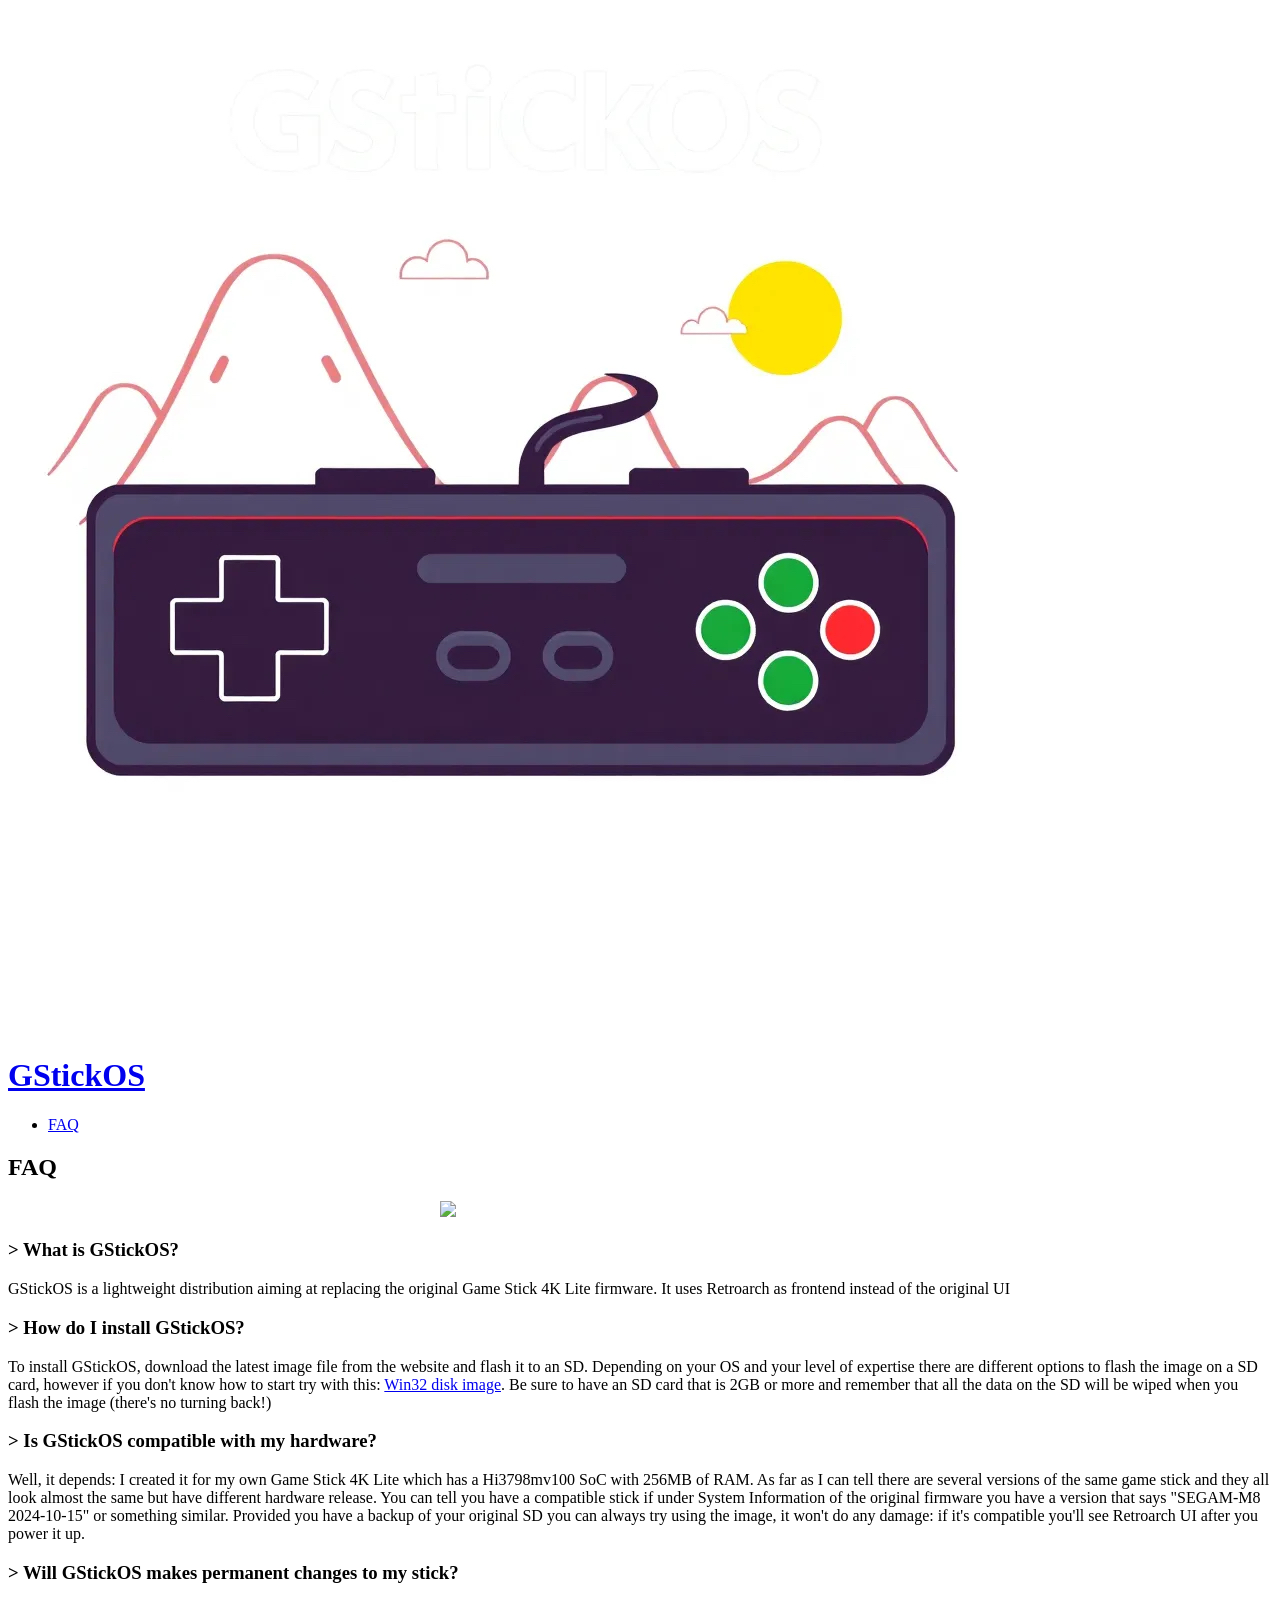
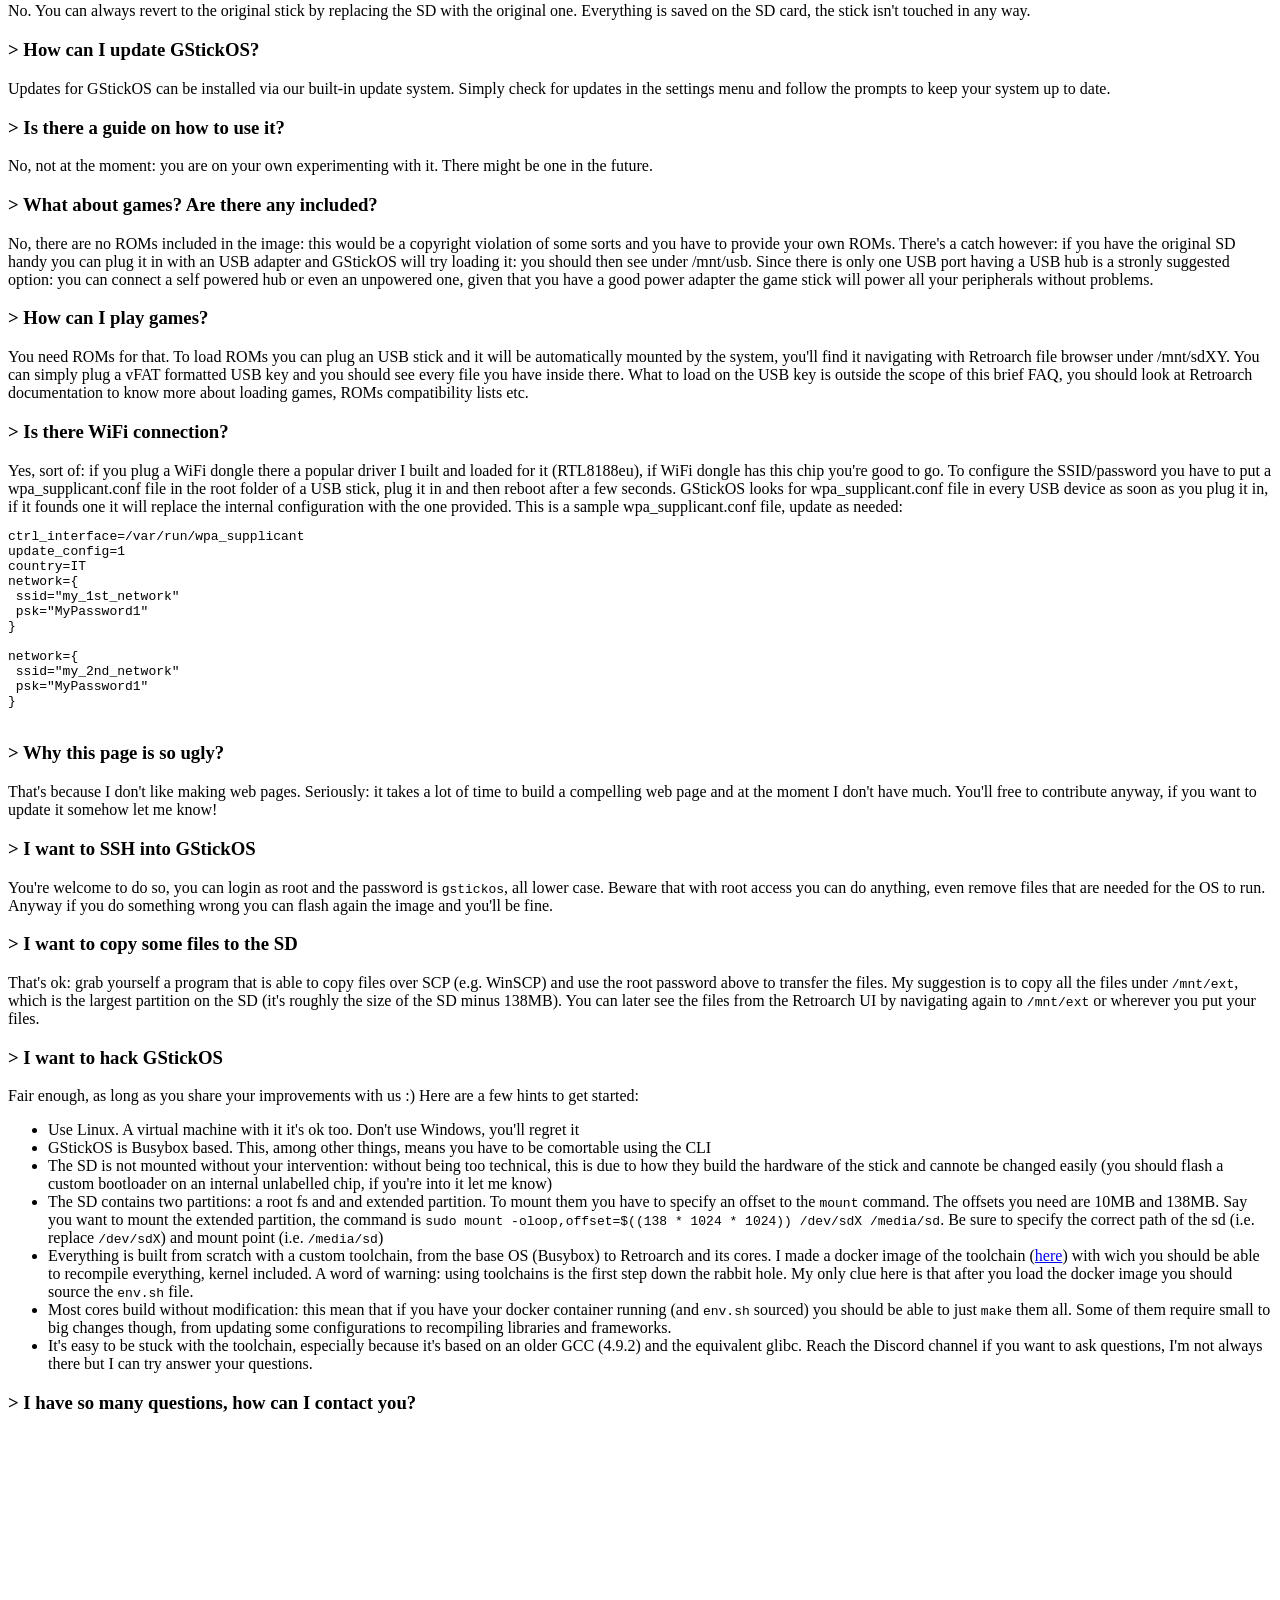
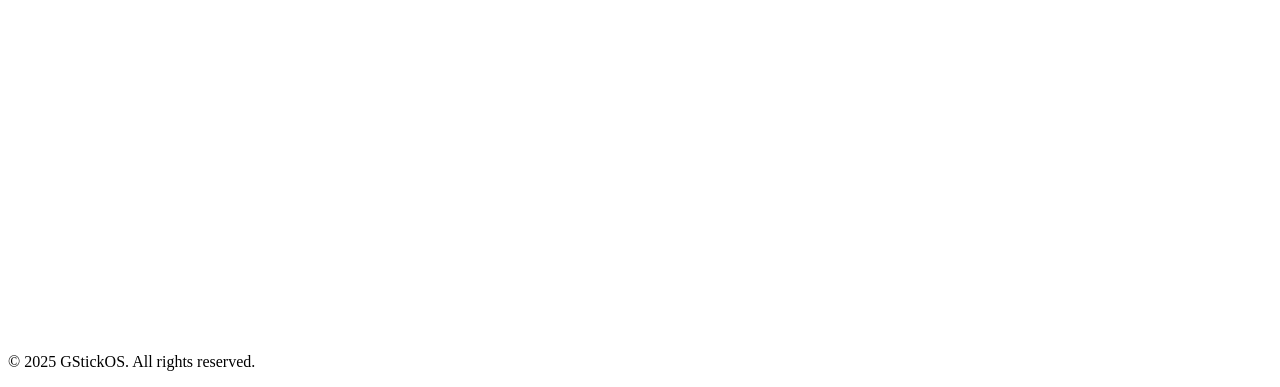
==== faq.html @ 4df40b4d "Add guidance for hacking GStickOS in FAQ section" ====
<!DOCTYPE html>
<html lang="en">
<head>
    <meta charset="UTF-8">
    <meta name="viewport" content="width=device-width, initial-scale=1.0">
    <title>GStickOS - FAQ</title>
    <script src="https://cdn.tailwindcss.com"></script>
    <script>
        function toggleAnswer(id, symbolId) {
            const answer = document.getElementById(id);
            const symbol = document.getElementById(symbolId);
            answer.classList.toggle('hidden');
            // Rotate the symbol when the answer is visible
            symbol.classList.toggle('rotate-90');
        }
    </script>
</head>
<body class="bg-gray-900 text-white">
    <header class="bg-gray-800 p-4">
        <div class="container mx-auto flex justify-between items-center">
            <div class="flex items-center space-x-4">
                <img src="img/gstickos.jpg" alt="GStickOS Logo" class="h-10 rounded-lg object-contain">
                <h1 class="text-2xl font-bold"><a href="index.html">GStickOS</a></h1>
            </div>
            <nav>
                <ul class="flex space-x-4">
                    <li><a href="faq.html" class="hover:text-yellow-400">FAQ</a></li>
                </ul>
            </nav>
        </div>
    </header>
    
    <main class="container mx-auto py-12">
        <h2 class="text-4xl font-bold text-center">FAQ</h2>
        <div class="space-y-8 mt-8">
            <div class="mt-6">
                <div style="display: flex; justify-content: center; align-content: center"><a style="margin: auto; width: 400px" href="https://www.buymeacoffee.com/lucamot"><img style="margin: auto" src="https://img.buymeacoffee.com/button-api/?text=Buy me a coffee&emoji=&slug=lucamot&button_colour=5F7FFF&font_colour=ffffff&font_family=Cookie&outline_colour=000000&coffee_colour=FFDD00" /></a></div>
            </div>
            <div>
                <h3 class="text-2xl font-semibold text-yellow-400 cursor-pointer flex items-center" onclick="toggleAnswer('answer1', 'symbol1')">
                    <span id="symbol1" class="mr-2 transition-transform">></span>
                    What is GStickOS?
                </h3>
                <p id="answer1" class="mt-2 text-lg hidden">GStickOS is a lightweight distribution aiming at replacing the original Game Stick 4K Lite firmware. It uses Retroarch as frontend instead of the original UI</p>
            </div>

            <div>
                <h3 class="text-2xl font-semibold text-yellow-400 cursor-pointer flex items-center" onclick="toggleAnswer('answer2', 'symbol2')">
                    <span id="symbol2" class="mr-2 transition-transform">></span>
                    How do I install GStickOS?
                </h3>
                <p id="answer2" class="mt-2 text-lg hidden">To install GStickOS, download the latest image file from the website and flash it to an SD. Depending on your OS and your level of expertise there are different options to flash the image on a SD card, however if you don't know how to start try with this: <a href="https://win32diskimager.org/">Win32 disk image</a>. Be sure to have an SD card that is 2GB or more and remember that all the data on the SD will be wiped when you flash the image (there's no turning back!)</p>
            </div>

            <div>
                <h3 class="text-2xl font-semibold text-yellow-400 cursor-pointer flex items-center" onclick="toggleAnswer('answer3', 'symbol3')">
                    <span id="symbol3" class="mr-2 transition-transform">></span>
                    Is GStickOS compatible with my hardware?
                </h3>
                <p id="answer3" class="mt-2 text-lg hidden">Well, it depends: I created it for my own Game Stick 4K Lite which has a Hi3798mv100 SoC with 256MB of RAM. As far as I can tell there are several versions of the same game stick and they all look almost the same but have different hardware release. You can tell you have a compatible stick if under System Information of the original firmware you have a version that says "SEGAM-M8 2024-10-15" or something similar. Provided you have a backup of your original SD you can always try using the image, it won't do any damage: if it's compatible you'll see Retroarch UI after you power it up.</p>
            </div>

            <div>
                <h3 class="text-2xl font-semibold text-yellow-400 cursor-pointer flex items-center" onclick="toggleAnswer('answer11', 'symbol11')">
                    <span id="symbol11" class="mr-2 transition-transform">></span>
                    Will GStickOS makes permanent changes to my stick?
                </h3>
                <p id="answer11" class="mt-2 text-lg hidden">No. You can always revert to the original stick by replacing the SD with the original one. Everything is saved on the SD card, the stick isn't touched in any way.</p>
            </div>

            <div>
                <h3 class="text-2xl font-semibold text-yellow-400 cursor-pointer flex items-center" onclick="toggleAnswer('answer4', 'symbol4')">
                    <span id="symbol4" class="mr-2 transition-transform">></span>
                    How can I update GStickOS?
                </h3>
                <p id="answer4" class="mt-2 text-lg hidden">Updates for GStickOS can be installed via our built-in update system. Simply check for updates in the settings menu and follow the prompts to keep your system up to date.</p>
            </div>

            <div>
                <h3 class="text-2xl font-semibold text-yellow-400 cursor-pointer flex items-center" onclick="toggleAnswer('answer10', 'symbol10')">
                    <span id="symbol10" class="mr-2 transition-transform">></span>
                    Is there a guide on how to use it?
                </h3>
                <p id="answer10" class="mt-2 text-lg hidden">No, not at the moment: you are on your own experimenting with it. There might be one in the future.</p>
            </div>

            <div>
                <h3 class="text-2xl font-semibold text-yellow-400 cursor-pointer flex items-center" onclick="toggleAnswer('answer5', 'symbol5')">
                    <span id="symbol5" class="mr-2 transition-transform">></span>
                    What about games? Are there any included?
                </h3>
                <p id="answer5" class="mt-2 text-lg hidden">No, there are no ROMs included in the image: this would be a copyright violation of some sorts and you have to provide your own ROMs. There's a catch however: if you have the original SD handy you can plug it in with an USB adapter and GStickOS will try loading it: you should then see under /mnt/usb. Since there is only one USB port having a USB hub is a stronly suggested option: you can connect a self powered hub or even an unpowered one, given that you have a good power adapter the game stick will power all your peripherals without problems.</p>
            </div>
            <div>
                <h3 class="text-2xl font-semibold text-yellow-400 cursor-pointer flex items-center" onclick="toggleAnswer('answer6', 'symbol6')">
                    <span id="symbol6" class="mr-2 transition-transform">></span>
                    How can I play games?
                </h3>
                <p id="answer6" class="mt-2 text-lg hidden">You need ROMs for that. To load ROMs you can plug an USB stick and it will be automatically mounted by the system, you'll find it navigating with Retroarch file browser under /mnt/sdXY. You can simply plug a vFAT formatted USB key and you should see every file you have inside there. What to load on the USB key is outside the scope of this brief FAQ, you should look at Retroarch documentation to know more about loading games, ROMs compatibility lists etc.</p>
            </div>
            <div>
                <h3 class="text-2xl font-semibold text-yellow-400 cursor-pointer flex items-center" onclick="toggleAnswer('answer7', 'symbol7')">
                    <span id="symbol7" class="mr-2 transition-transform">></span>
                    Is there WiFi connection?
                </h3>
                <div id="answer7" class="mt-2 text-lg hidden">Yes, sort of: if you plug a WiFi dongle there a popular driver I built and loaded for it (RTL8188eu), if WiFi dongle has this chip you're good to go. To configure the SSID/password you have to put a wpa_supplicant.conf file in the root folder of a USB stick, plug it in and then reboot after a few seconds. GStickOS looks for wpa_supplicant.conf file in every USB device as soon as you plug it in, if it founds one it will replace the internal configuration with the one provided. This is a sample wpa_supplicant.conf file, update as needed:
                    <code><pre class="mt-2">
ctrl_interface=/var/run/wpa_supplicant
update_config=1
country=IT
network={
 ssid="my_1st_network"
 psk="MyPassword1"
}

network={
 ssid="my_2nd_network"
 psk="MyPassword1"
}
                        </pre></code>
                </div>
            </div>
            <div>
                <h3 class="text-2xl font-semibold text-yellow-400 cursor-pointer flex items-center" onclick="toggleAnswer('answer8', 'symbol8')">
                    <span id="symbol8" class="mr-2 transition-transform">></span>
                    Why this page is so ugly?
                </h3>
                <p id="answer8" class="mt-2 text-lg hidden">That's because I don't like making web pages. Seriously: it takes a lot of time to build a compelling web page and at the moment I don't have much. You'll free to contribute anyway, if you want to update it somehow let me know!</p>
            </div>
            <div>
                <h3 class="text-2xl font-semibold text-yellow-400 cursor-pointer flex items-center" onclick="toggleAnswer('answer12', 'symbols12')">
                    <span id="symbols12" class="mr-2 transition-transform">></span>
                    I want to SSH into GStickOS
                </h3>
                <p id="answer12" class="mt-2 text-lg hidden">You're welcome to do so, you can login as root and the password is <code>gstickos</code>, all lower case. Beware that with root access you can do anything, even remove files that are needed for the OS to run. Anyway if you do something wrong you can flash again the image and you'll be fine.</p>
            </div>
            <div>
                <h3 class="text-2xl font-semibold text-yellow-400 cursor-pointer flex items-center" onclick="toggleAnswer('answer13', 'symbols13')">
                    <span id="symbols13" class="mr-2 transition-transform">></span>
                    I want to copy some files to the SD
                </h3>
                <p id="answer13" class="mt-2 text-lg hidden">That's ok: grab yourself a program that is able to copy files over SCP (e.g. WinSCP) and use the root password above to transfer the files. My suggestion is to copy all the files under <code>/mnt/ext</code>, which is the largest partition on the SD (it's roughly the size of the SD minus 138MB). You can later see the files from the Retroarch UI by navigating again to <code>/mnt/ext</code> or wherever you put your files.</p>
            </div>
            <div>
                <h3 class="text-2xl font-semibold text-yellow-400 cursor-pointer flex items-center" onclick="toggleAnswer('answer14', 'symbols14')">
                    <span id="symbols14" class="mr-2 transition-transform">></span>
                    I want to hack GStickOS
                </h3>
                <p id="answer14" class="mt-2 text-lg hidden">Fair enough, as long as you share your improvements with us :) Here are a few hints to get started:</p>
                <ul>
                    <li>Use Linux. A virtual machine with it it's ok too. Don't use Windows, you'll regret it</li>
                    <li>GStickOS is Busybox based. This, among other things, means you have to be comortable using the CLI</li>
                    <li>The SD is not mounted without your intervention: without being too technical, this is due to how they build the hardware of the stick and cannote be changed easily (you should flash a custom bootloader on an internal unlabelled chip, if you're into it let me know)</li>
                    <li>The SD contains two partitions: a root fs and and extended partition. To mount them you have to specify an offset to the <code>mount</code> command. The offsets you need are 10MB and 138MB. Say you want to mount the extended partition, the command is <code>sudo mount -oloop,offset=$((138 * 1024 * 1024)) /dev/sdX /media/sd</code>. Be sure to specify the correct path of the sd (i.e. replace <code>/dev/sdX</code>) and mount point (i.e. <code>/media/sd</code>)</li>
                    <li>Everything is built from scratch with a custom toolchain, from the base OS (Busybox) to Retroarch and its cores. I made a docker image of the toolchain (<a href="https://github.com/lucamot/HiSTBLinuxV100R005C00SPC050">here</a>) with wich you should be able to recompile everything, kernel included. A word of warning: using toolchains is the first step down the rabbit hole. My only clue here is that after you load the docker image you should source the <code>env.sh</code> file.</li>
                    <li>Most cores build without modification: this mean that if you have your docker container running (and <code>env.sh</code> sourced) you should be able to just <code>make</code> them all. Some of them require small to big changes though, from updating some configurations to recompiling libraries and frameworks.</li>
                    <li>It's easy to be stuck with the toolchain, especially because it's based on an older GCC (4.9.2) and the equivalent glibc. Reach the Discord channel if you want to ask questions, I'm not always there but I can try answer your questions.</li>
                </ul>
            </div>
            <div>
                <h3 class="text-2xl font-semibold text-yellow-400 cursor-pointer flex items-center" onclick="toggleAnswer('answer9', 'symbol9')">
                    <span id="symbol9" class="mr-2 transition-transform">></span>
                    I have so many questions, how can I contact you?
                </h3>
                <p id="answer9" class="mt-2 text-lg hidden"><iframe src="https://discord.com/widget?id=1352581880762859631&theme=dark" width="350" height="500" allowtransparency="true" frameborder="0" sandbox="allow-popups allow-popups-to-escape-sandbox allow-same-origin allow-scripts"></iframe></p>
            </div>
        </div>
    </main>

    <footer class="bg-gray-800 p-4 text-center">
        <p>&copy; 2025 GStickOS. All rights reserved.</p>
    </footer>
</body>
</html>
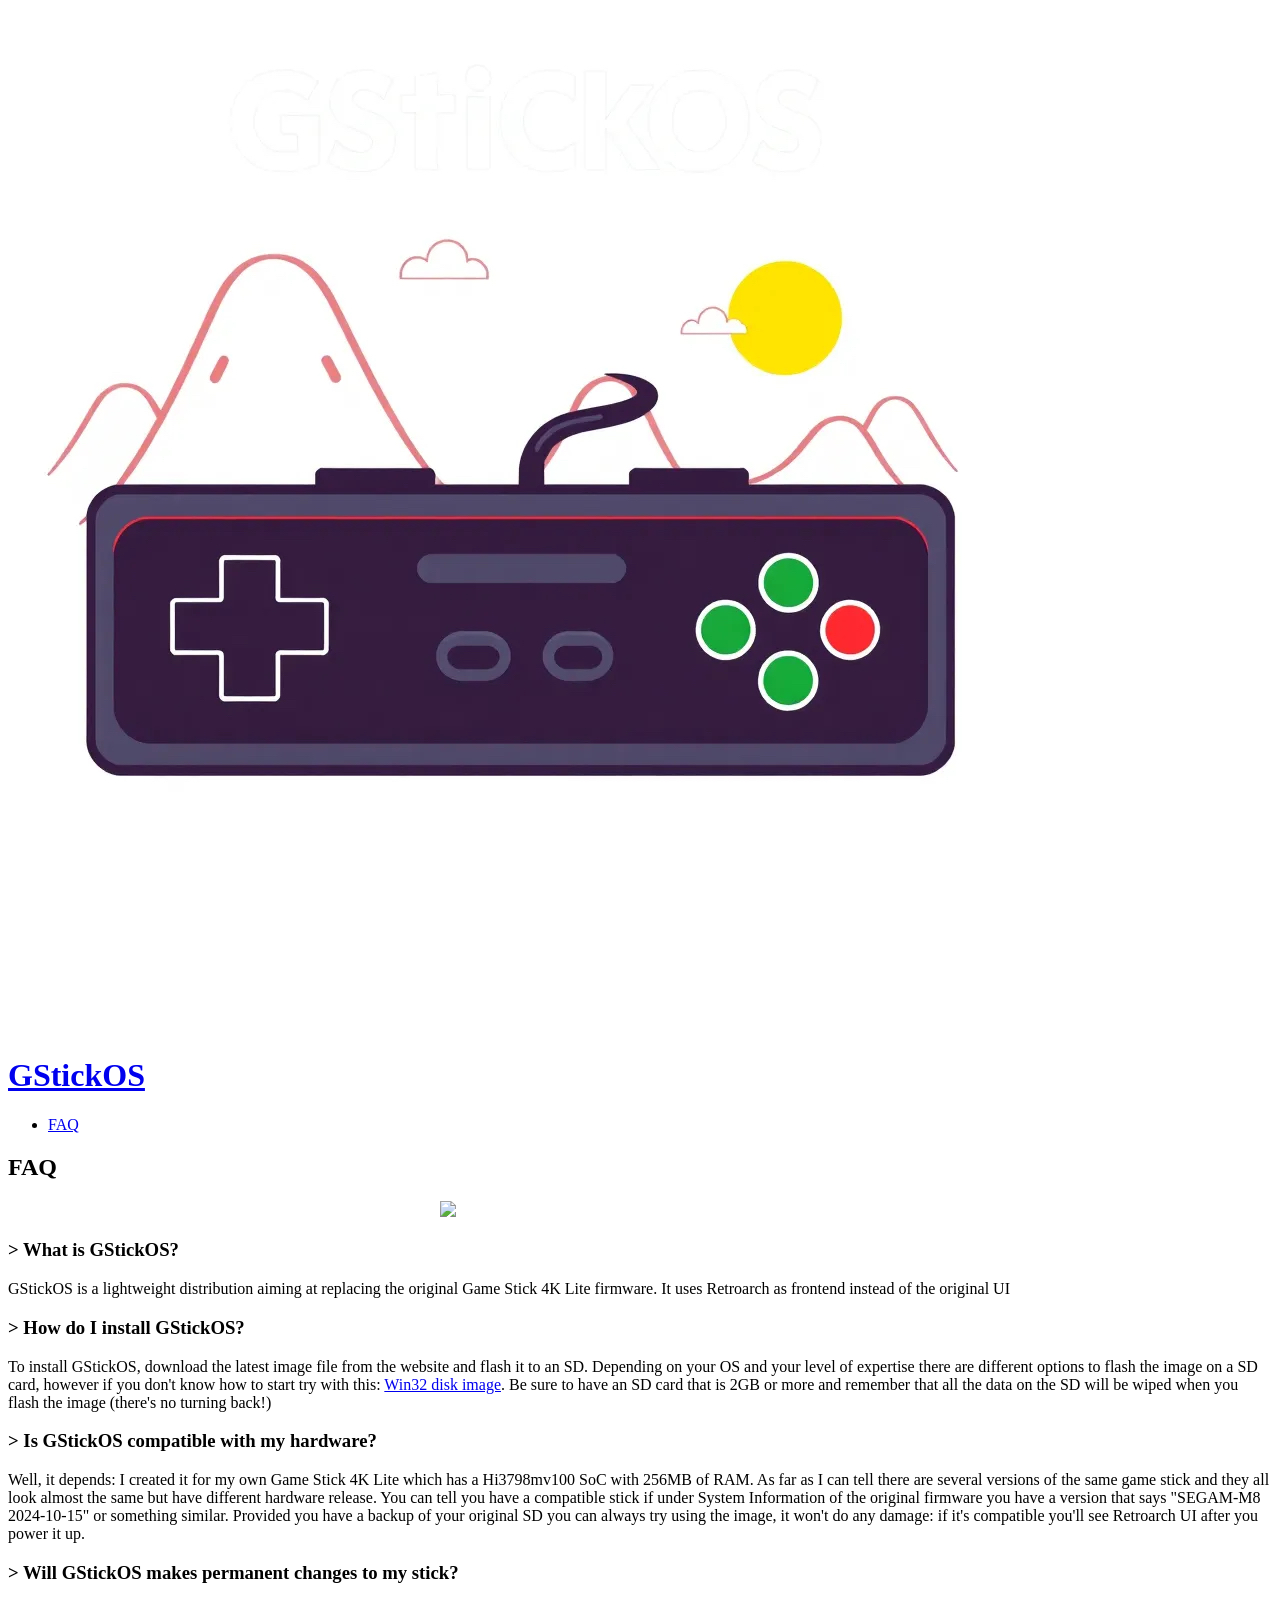
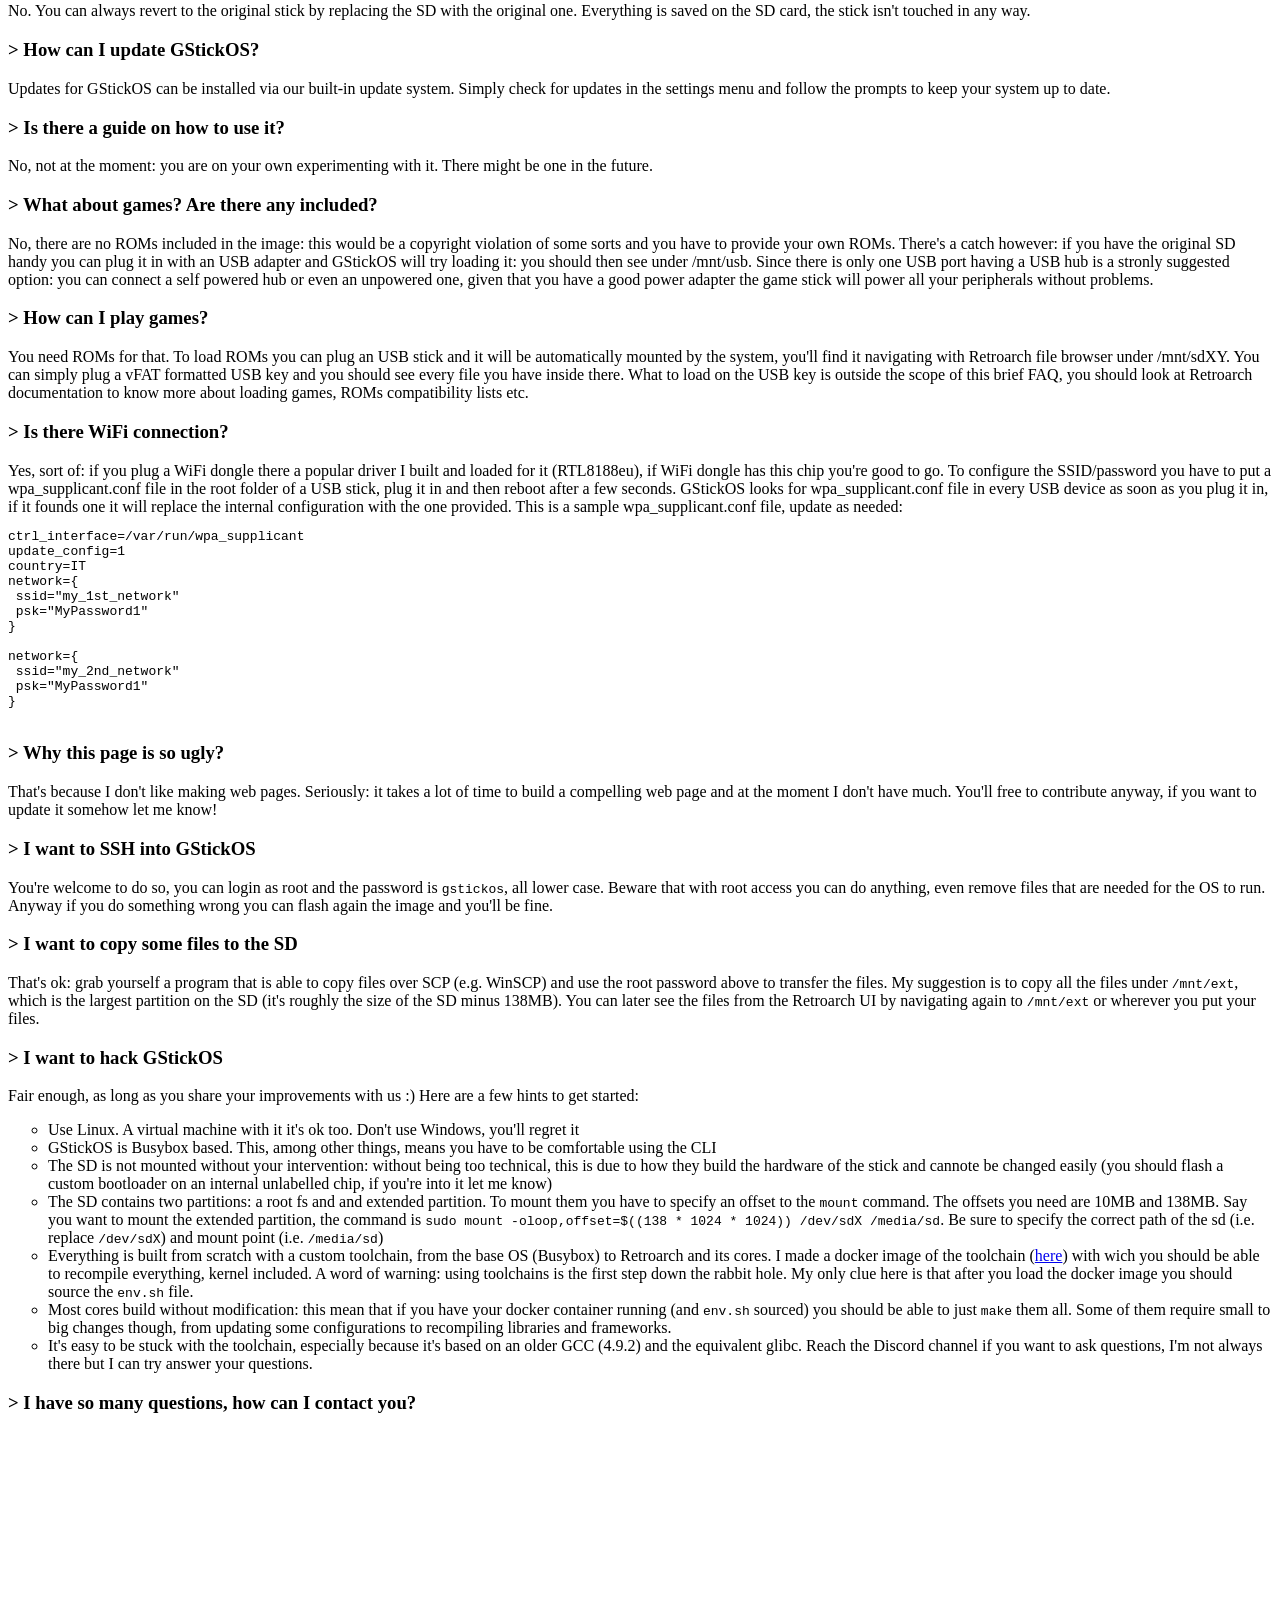
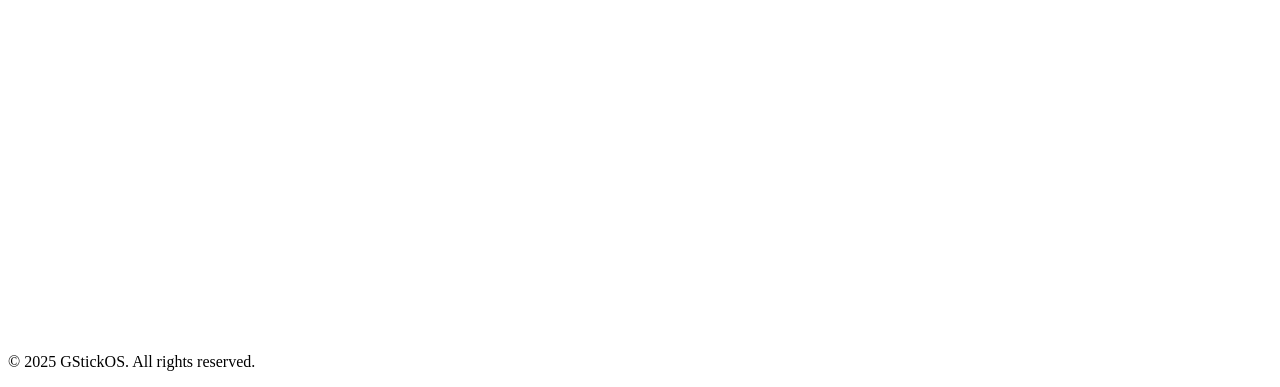
==== commit 80223bcf: "Fix styling and typos in FAQ section of faq.html" ====
--- a/faq.html
+++ b/faq.html
@@ -146,16 +146,18 @@
                     <span id="symbols14" class="mr-2 transition-transform">></span>
                     I want to hack GStickOS
                 </h3>
-                <p id="answer14" class="mt-2 text-lg hidden">Fair enough, as long as you share your improvements with us :) Here are a few hints to get started:</p>
-                <ul>
-                    <li>Use Linux. A virtual machine with it it's ok too. Don't use Windows, you'll regret it</li>
-                    <li>GStickOS is Busybox based. This, among other things, means you have to be comortable using the CLI</li>
-                    <li>The SD is not mounted without your intervention: without being too technical, this is due to how they build the hardware of the stick and cannote be changed easily (you should flash a custom bootloader on an internal unlabelled chip, if you're into it let me know)</li>
-                    <li>The SD contains two partitions: a root fs and and extended partition. To mount them you have to specify an offset to the <code>mount</code> command. The offsets you need are 10MB and 138MB. Say you want to mount the extended partition, the command is <code>sudo mount -oloop,offset=$((138 * 1024 * 1024)) /dev/sdX /media/sd</code>. Be sure to specify the correct path of the sd (i.e. replace <code>/dev/sdX</code>) and mount point (i.e. <code>/media/sd</code>)</li>
-                    <li>Everything is built from scratch with a custom toolchain, from the base OS (Busybox) to Retroarch and its cores. I made a docker image of the toolchain (<a href="https://github.com/lucamot/HiSTBLinuxV100R005C00SPC050">here</a>) with wich you should be able to recompile everything, kernel included. A word of warning: using toolchains is the first step down the rabbit hole. My only clue here is that after you load the docker image you should source the <code>env.sh</code> file.</li>
-                    <li>Most cores build without modification: this mean that if you have your docker container running (and <code>env.sh</code> sourced) you should be able to just <code>make</code> them all. Some of them require small to big changes though, from updating some configurations to recompiling libraries and frameworks.</li>
-                    <li>It's easy to be stuck with the toolchain, especially because it's based on an older GCC (4.9.2) and the equivalent glibc. Reach the Discord channel if you want to ask questions, I'm not always there but I can try answer your questions.</li>
-                </ul>
+                <div id="answer14" class="hidden">
+                    <p class="mt-2 text-lg">Fair enough, as long as you share your improvements with us :) Here are a few hints to get started:</p>
+                    <ul style="list-style: circle">
+                        <li>Use Linux. A virtual machine with it it's ok too. Don't use Windows, you'll regret it</li>
+                        <li>GStickOS is Busybox based. This, among other things, means you have to be comfortable using the CLI</li>
+                        <li>The SD is not mounted without your intervention: without being too technical, this is due to how they build the hardware of the stick and cannote be changed easily (you should flash a custom bootloader on an internal unlabelled chip, if you're into it let me know)</li>
+                        <li>The SD contains two partitions: a root fs and and extended partition. To mount them you have to specify an offset to the <code>mount</code> command. The offsets you need are 10MB and 138MB. Say you want to mount the extended partition, the command is <code>sudo mount -oloop,offset=$((138 * 1024 * 1024)) /dev/sdX /media/sd</code>. Be sure to specify the correct path of the sd (i.e. replace <code>/dev/sdX</code>) and mount point (i.e. <code>/media/sd</code>)</li>
+                        <li>Everything is built from scratch with a custom toolchain, from the base OS (Busybox) to Retroarch and its cores. I made a docker image of the toolchain (<a href="https://github.com/lucamot/HiSTBLinuxV100R005C00SPC050">here</a>) with wich you should be able to recompile everything, kernel included. A word of warning: using toolchains is the first step down the rabbit hole. My only clue here is that after you load the docker image you should source the <code>env.sh</code> file.</li>
+                        <li>Most cores build without modification: this mean that if you have your docker container running (and <code>env.sh</code> sourced) you should be able to just <code>make</code> them all. Some of them require small to big changes though, from updating some configurations to recompiling libraries and frameworks.</li>
+                        <li>It's easy to be stuck with the toolchain, especially because it's based on an older GCC (4.9.2) and the equivalent glibc. Reach the Discord channel if you want to ask questions, I'm not always there but I can try answer your questions.</li>
+                    </ul>
+                </div>
             </div>
             <div>
                 <h3 class="text-2xl font-semibold text-yellow-400 cursor-pointer flex items-center" onclick="toggleAnswer('answer9', 'symbol9')">
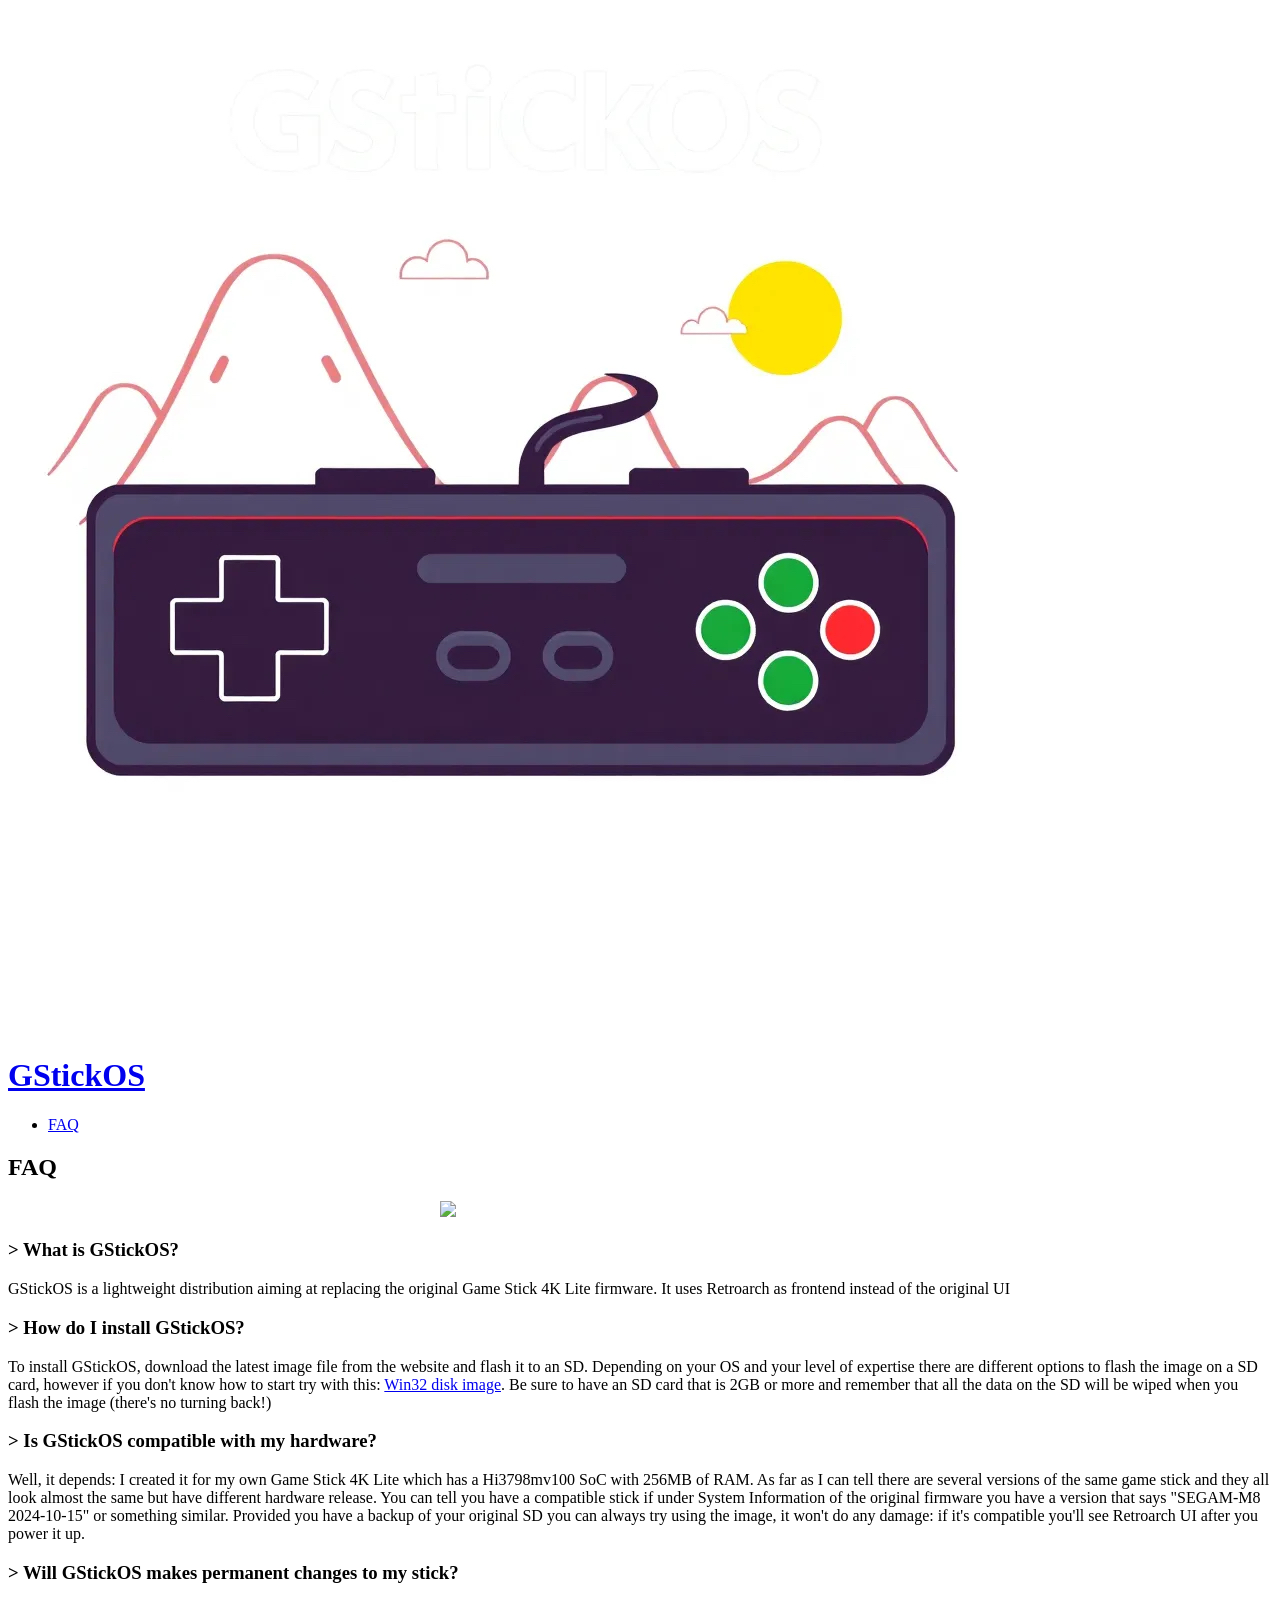
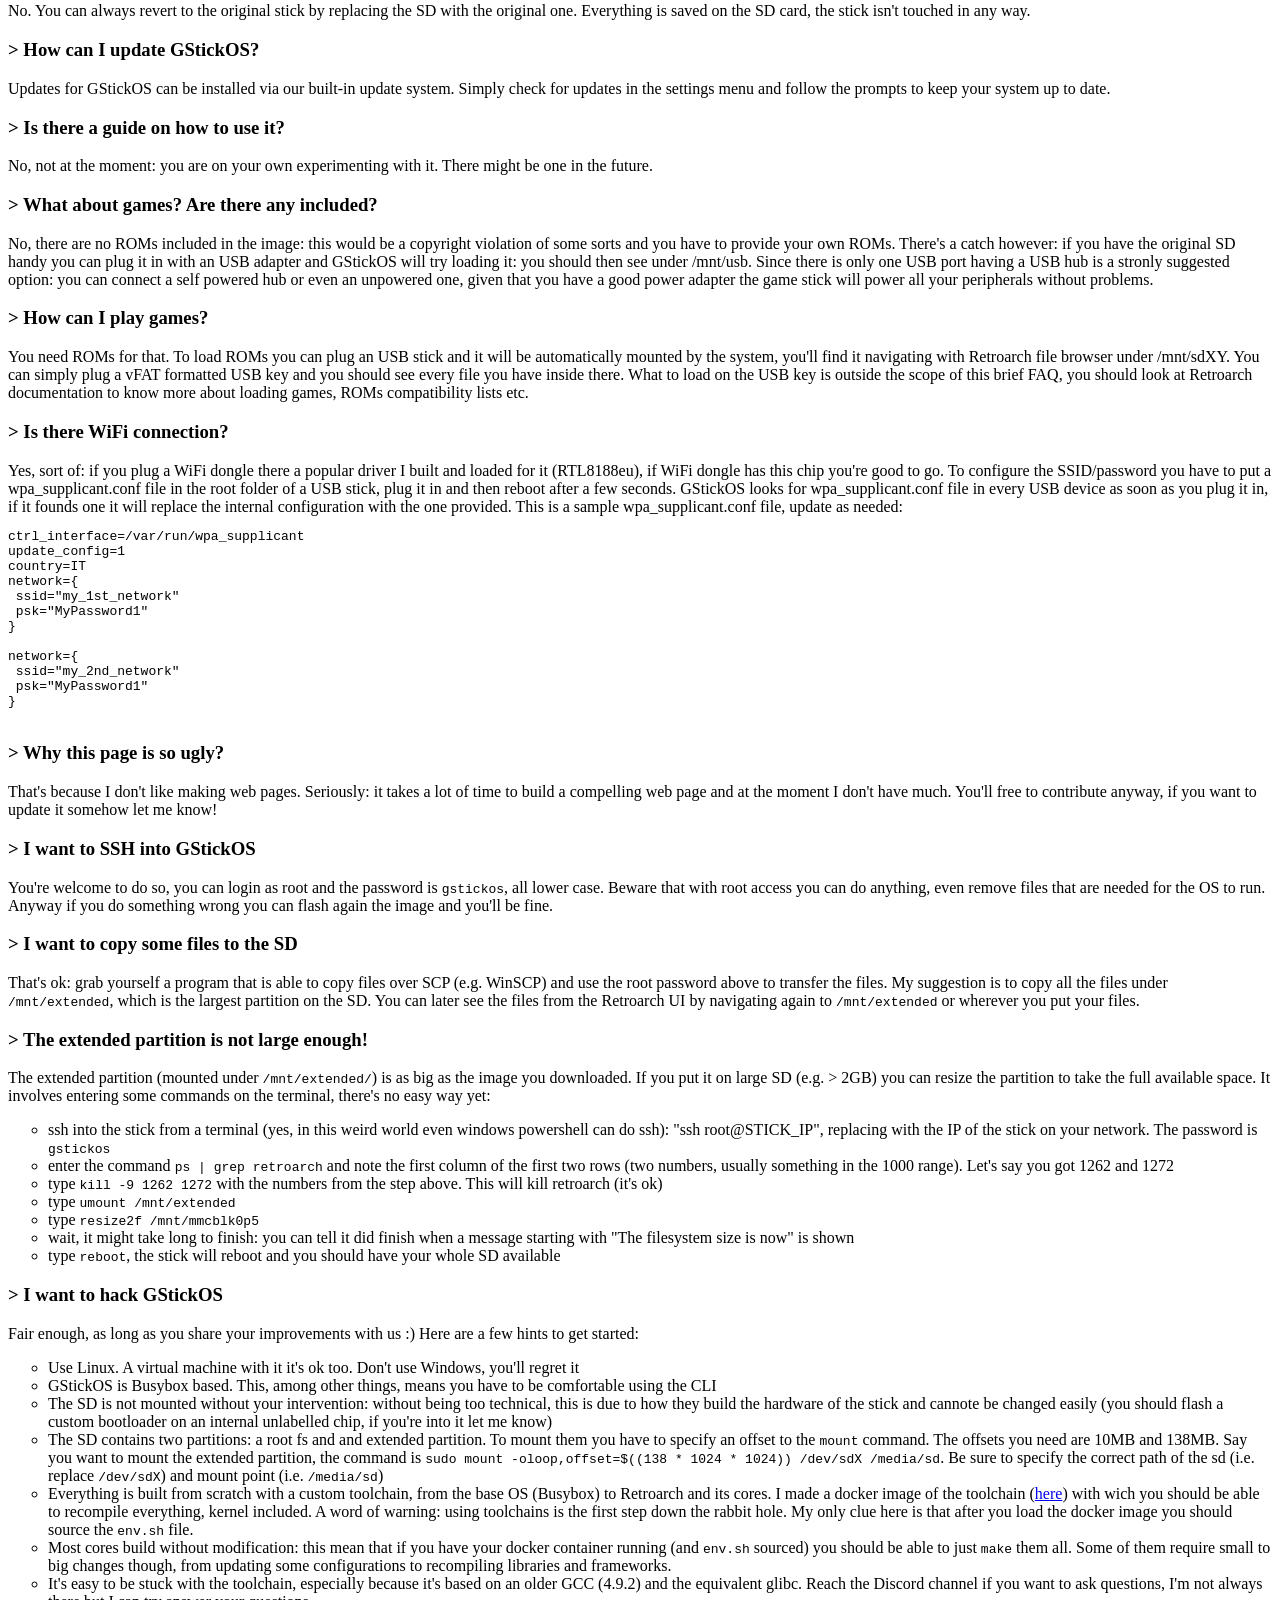
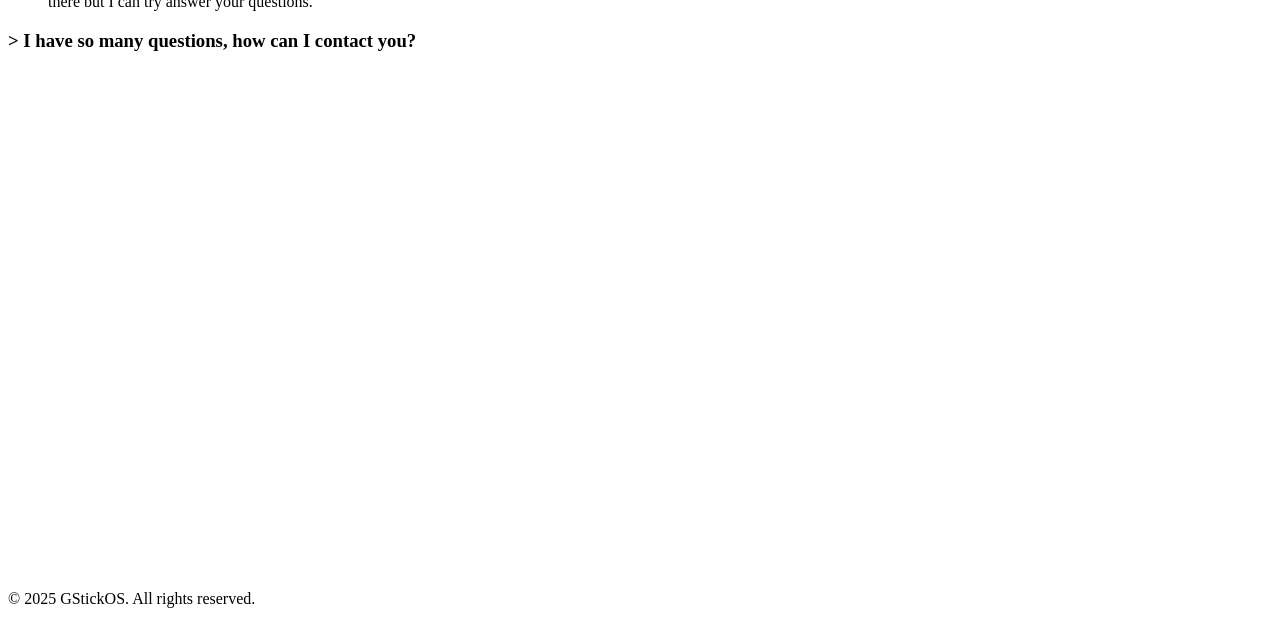
==== commit 97d26217: "Fix faq.html to correct the partition path and add resizing instructions for the extended partition " ====
--- a/faq.html
+++ b/faq.html
@@ -139,7 +139,25 @@
                     <span id="symbols13" class="mr-2 transition-transform">></span>
                     I want to copy some files to the SD
                 </h3>
-                <p id="answer13" class="mt-2 text-lg hidden">That's ok: grab yourself a program that is able to copy files over SCP (e.g. WinSCP) and use the root password above to transfer the files. My suggestion is to copy all the files under <code>/mnt/ext</code>, which is the largest partition on the SD (it's roughly the size of the SD minus 138MB). You can later see the files from the Retroarch UI by navigating again to <code>/mnt/ext</code> or wherever you put your files.</p>
+                <p id="answer13" class="mt-2 text-lg hidden">That's ok: grab yourself a program that is able to copy files over SCP (e.g. WinSCP) and use the root password above to transfer the files. My suggestion is to copy all the files under <code>/mnt/extended</code>, which is the largest partition on the SD. You can later see the files from the Retroarch UI by navigating again to <code>/mnt/extended</code> or wherever you put your files.</p>
+            </div>
+            <div>
+                <h3 class="text-2xl font-semibold text-yellow-400 cursor-pointer flex items-center" onclick="toggleAnswer('answer15', 'symbols15')">
+                    <span id="symbols13" class="mr-2 transition-transform">></span>
+                    The extended partition is not large enough!
+                </h3>
+                <div id="answer15" class="hidden">
+                    <p class="mt-2 text-lg">The extended partition (mounted under <code>/mnt/extended/</code>) is as big as the image you downloaded. If you put it on large SD (e.g. &gt; 2GB) you can resize the partition to take the full available space. It involves entering some commands on the terminal, there's no easy way yet:</p>
+                    <ul style="list-style: circle">
+                        <li>ssh into the stick from a terminal (yes, in this weird world even windows powershell can do ssh): "ssh root@STICK_IP", replacing with the IP of the stick on your network. The password is <code>gstickos</code></li>
+                        <li>enter the command <code>ps | grep retroarch</code> and note the first column of the first two rows (two numbers, usually something in the 1000 range). Let's say you got 1262 and 1272</li>
+                        <li>type <code>kill -9 1262 1272</code> with the numbers from the step above. This will kill retroarch (it's ok)</li>
+                        <li>type <code>umount /mnt/extended</code></li>
+                        <li>type <code>resize2f /mnt/mmcblk0p5</code></li>
+                        <li>wait, it might take long to finish: you can tell it did finish when a message starting with "The filesystem size is now" is shown</li>
+                        <li>type <code>reboot</code>, the stick will reboot and you should have your whole SD available</li>
+                    </ul>
+                </div>
             </div>
             <div>
                 <h3 class="text-2xl font-semibold text-yellow-400 cursor-pointer flex items-center" onclick="toggleAnswer('answer14', 'symbols14')">
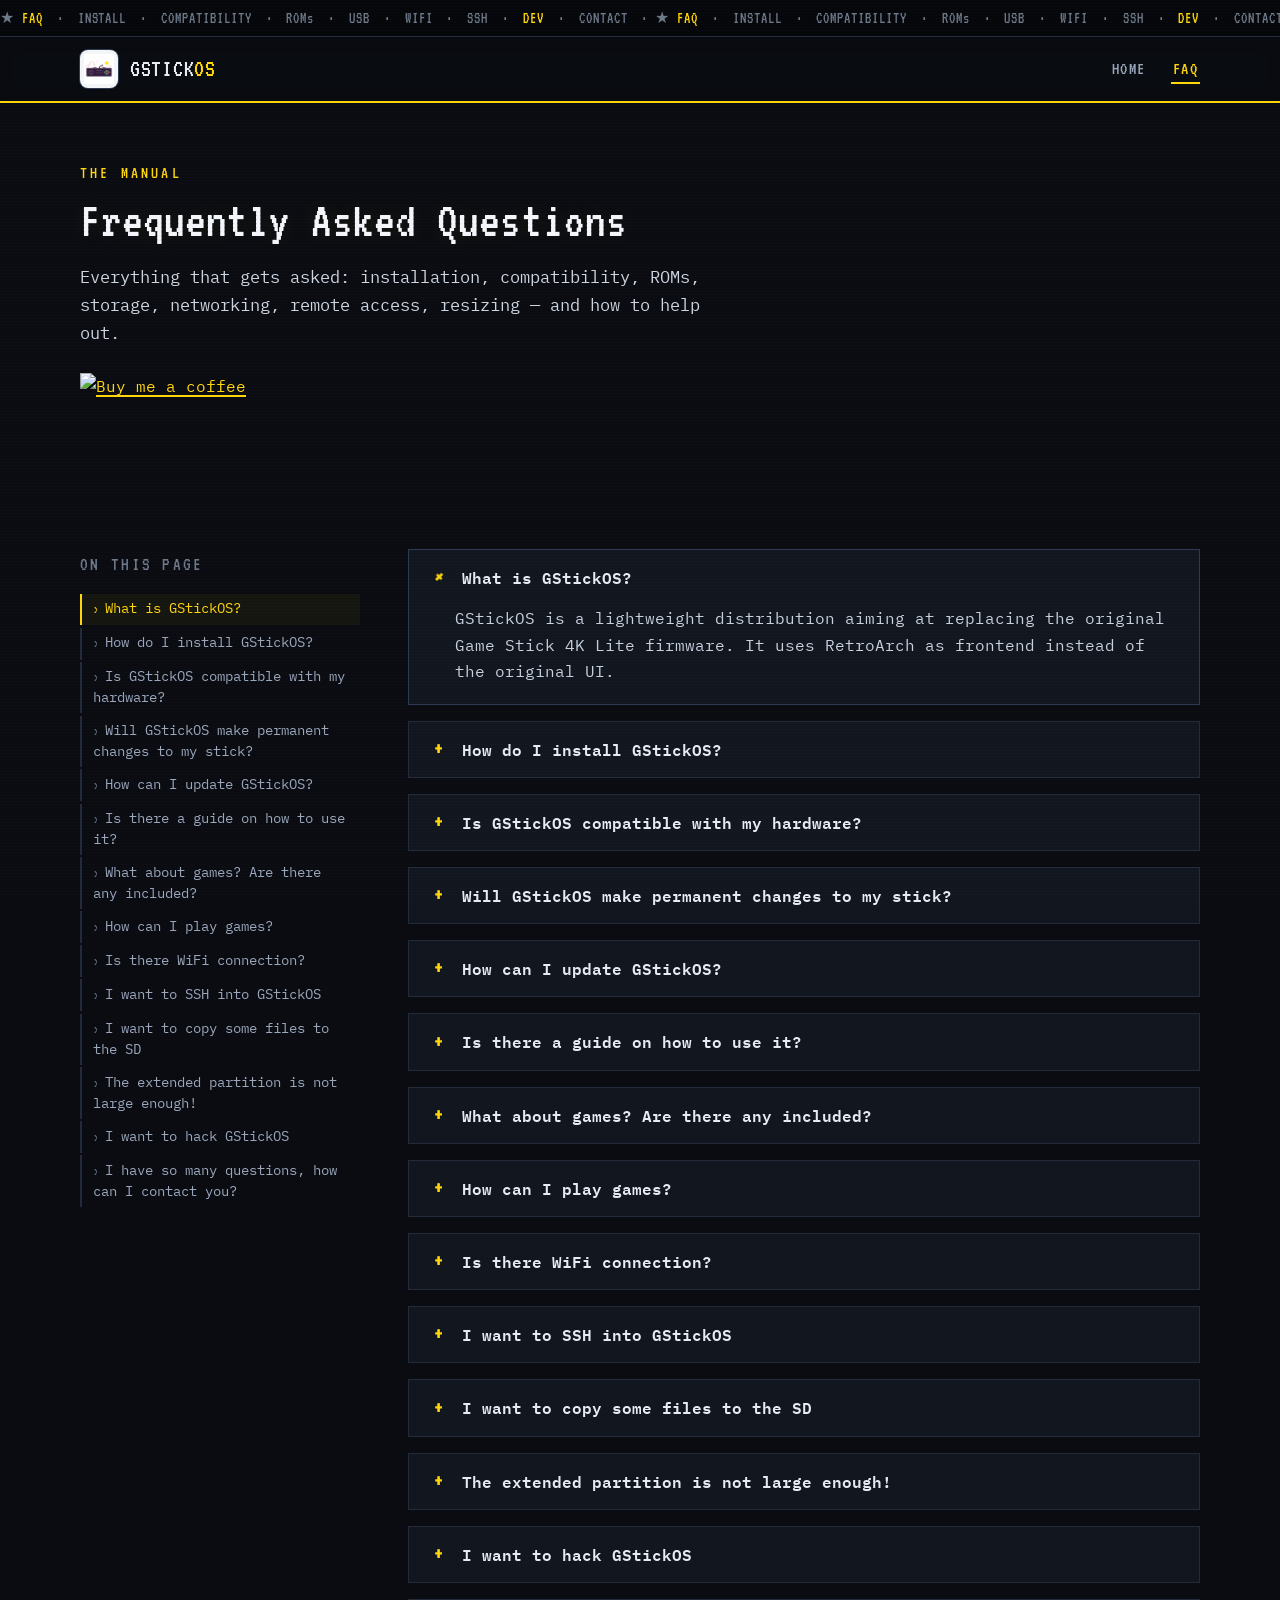
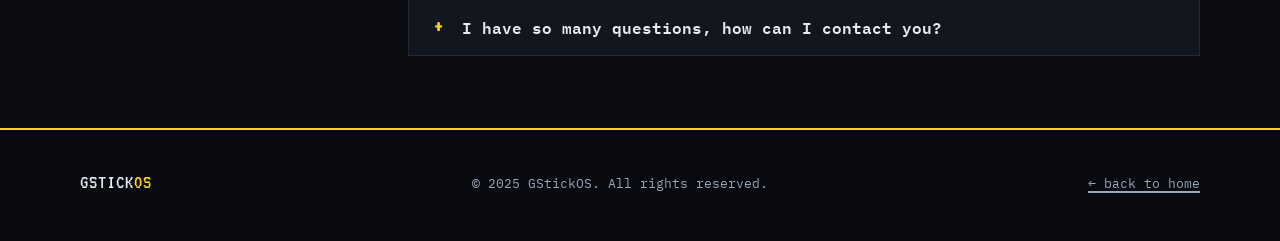
==== commit bc669d6f: "GStickOS website revamp: modern retro redesign, single-source FAQ accordion + TOC" ====
--- a/faq.html
+++ b/faq.html
@@ -1,111 +1,192 @@
 <!DOCTYPE html>
 <html lang="en">
 <head>
-    <meta charset="UTF-8">
-    <meta name="viewport" content="width=device-width, initial-scale=1.0">
-    <title>GStickOS - FAQ</title>
-    <script src="https://cdn.tailwindcss.com"></script>
-    <script>
-        function toggleAnswer(id, symbolId) {
-            const answer = document.getElementById(id);
-            const symbol = document.getElementById(symbolId);
-            answer.classList.toggle('hidden');
-            // Rotate the symbol when the answer is visible
-            symbol.classList.toggle('rotate-90');
-        }
-    </script>
+  <meta charset="UTF-8">
+  <meta name="viewport" content="width=device-width, initial-scale=1.0">
+  <title>GStickOS - FAQ</title>
+  <meta name="description" content="Frequently asked questions about GStickOS: installation, hardware compatibility, ROMs, USB storage, WiFi, SSH, resizing the extended partition, hacking and contact.">
+  <link rel="icon" href="favicon.ico" type="image/x-icon">
+  <link rel="icon" sizes="16x16" href="img/favicon-16.png">
+  <link rel="icon" sizes="32x32" href="img/favicon-32.png">
+  <meta property="og:type" content="website">
+  <meta property="og:site_name" content="GStickOS">
+  <meta property="og:title" content="GStickOS — FAQ">
+  <meta property="og:description" content="Everything about installing and running GStickOS.">
+  <meta property="og:image" content="img/og.png">
+  <meta name="twitter:card" content="summary_large_image">
+  <meta name="theme-color" content="#0a0c12">
+  <link rel="preconnect" href="https://fonts.googleapis.com">
+  <link rel="preconnect" href="https://fonts.gstatic.com" crossorigin>
+  <link href="https://fonts.googleapis.com/css2?family=VT323&family=IBM+Plex+Mono:wght@400;500;600;700&display=swap" rel="stylesheet">
+  <link rel="stylesheet" href="css/style.css">
+  <script type="application/ld+json">
+  {
+    "@context": "https://schema.org",
+    "@type": "FAQPage",
+    "mainEntity": [
+      { "@type": "Question", "name": "What is GStickOS?", "acceptedAnswer": { "@type": "Answer", "text": "GStickOS is a lightweight distribution aiming at replacing the original Game Stick 4K Lite firmware. It uses RetroArch as frontend instead of the original UI." } },
+      { "@type": "Question", "name": "How do I install GStickOS?", "acceptedAnswer": { "@type": "Answer", "text": "Download the latest image file from the website and flash it to an SD. To get started, try Win32DiskImager. Be sure to have an SD card that is 2GB or more, and remember that all the data on the SD will be wiped when you flash the image (there's no turning back!)." } },
+      { "@type": "Question", "name": "Is GStickOS compatible with my hardware?", "acceptedAnswer": { "@type": "Answer", "text": "It was created for the Game Stick 4K Lite with a Hi3798MV100 SoC and 256MB of RAM. If under System Information of the original firmware you have a version that says \"SEGAM-M8 2024-10-15\" or something similar, you have a compatible stick. Provided you have a backup of your original SD you can always try using the image: if it's compatible you'll see the RetroArch UI after you power it up." } },
+      { "@type": "Question", "name": "Will GStickOS make permanent changes to my stick?", "acceptedAnswer": { "@type": "Answer", "text": "No. You can always revert to the original stick by replacing the SD with the original one. Everything is saved on the SD card; the stick isn't touched in any way." } },
+      { "@type": "Question", "name": "How can I update GStickOS?", "acceptedAnswer": { "@type": "Answer", "text": "Updates for GStickOS can be installed via the built-in update system. Simply check for updates in the settings menu and follow the prompts to keep your system up to date." } },
+      { "@type": "Question", "name": "Is there a guide on how to use it?", "acceptedAnswer": { "@type": "Answer", "text": "No, not at the moment: you are on your own experimenting with it. There might be one in the future." } },
+      { "@type": "Question", "name": "What about games? Are there any included?", "acceptedAnswer": { "@type": "Answer", "text": "No, there are no ROMs included in the image: this would be a copyright violation of some sorts and you have to provide your own ROMs. There's a catch, however: if you have the original SD handy you can plug it in with a USB adapter and GStickOS will try loading it: you should then see it under /mnt/usb. Since there is only one USB port, having a USB hub is a strongly suggested option: you can connect a self-powered hub or even an unpowered one, given that you have a good power adapter, and the game stick will power all your peripherals without problems." } },
+      { "@type": "Question", "name": "How can I play games?", "acceptedAnswer": { "@type": "Answer", "text": "You need ROMs for that. To load ROMs, plug a USB stick and it will be automatically mounted by the system; you'll find it navigating with the RetroArch file browser under /mnt/sdXY. Simply plug a vFAT formatted USB key and you should see every file you have inside there. What to load on the USB key is outside the scope of this brief FAQ; you should look at the RetroArch documentation to know more about loading games, ROMs compatibility lists, etc." } },
+      { "@type": "Question", "name": "Is there WiFi connection?", "acceptedAnswer": { "@type": "Answer", "text": "Yes, sort of: if you plug a WiFi dongle there's a popular driver built and loaded for it (RTL8188EU); if the WiFi dongle has this chip you're good to go. To configure the SSID/password you have to put a wpa_supplicant.conf file in the root folder of a USB stick, plug it in, and then reboot after a few seconds. GStickOS looks for a wpa_supplicant.conf file in every USB device as soon as you plug it in; if it finds one it will replace the internal configuration with the one provided." } },
+      { "@type": "Question", "name": "I want to SSH into GStickOS", "acceptedAnswer": { "@type": "Answer", "text": "You're welcome to do so: you can log in as root and the password is gstickos, all lower case. Beware that with root access you can do anything, even remove files that are needed for the OS to run. Anyway, if you do something wrong you can flash the image again and you'll be fine." } },
+      { "@type": "Question", "name": "I want to copy some files to the SD", "acceptedAnswer": { "@type": "Answer", "text": "That's ok: grab a program that is able to copy files over SCP (e.g. WinSCP) and use the root password above to transfer the files. My suggestion is to copy all the files under /mnt/extended, which is the largest partition on the SD. You can later see the files from the RetroArch UI by navigating to /mnt/extended or wherever you put your files." } },
+      { "@type": "Question", "name": "The extended partition is not large enough!", "acceptedAnswer": { "@type": "Answer", "text": "The extended partition (mounted under /mnt/extended/) is as big as the image you downloaded. If you put it on a large SD (e.g. > 2GB) you can resize the partition to take the full available space. It involves entering some commands on the terminal; there's no easy way yet: SSH into the stick, note the two RetroArch PIDs, kill them, umount /mnt/extended, run resize2fs on /dev/mmcblk0p5, wait for 'The filesystem size is now...', then reboot." } },
+      { "@type": "Question", "name": "I want to hack GStickOS", "acceptedAnswer": { "@type": "Answer", "text": "Fair enough, as long as you share your improvements with us :) Use Linux (a VM is ok too; don't use Windows, you'll regret it). GStickOS is BusyBox based. The SD is not mounted without your intervention. The SD contains two partitions (root fs and an extended partition); mount them with offsets of 10MB and 138MB. Everything is built from scratch with a custom toolchain — there's a docker image of the toolchain on GitHub with which you should be able to recompile everything, kernel included. After loading the docker image, source the env.sh file. Most cores build without modification, though some require small to big changes. Reach the Discord channel if you want to ask questions." } },
+      { "@type": "Question", "name": "I have so many questions, how can I contact you?", "acceptedAnswer": { "@type": "Answer", "text": "Join the Discord server (widget embedded on the page) — reach the Discord channel if you want to ask questions; the author is not always there but can try to answer your questions." } }
+    ]
+  }
+  </script>
 </head>
-<body class="bg-gray-900 text-white">
-    <header class="bg-gray-800 p-4">
-        <div class="container mx-auto flex justify-between items-center">
-            <div class="flex items-center space-x-4">
-                <img src="img/gstickos.jpg" alt="GStickOS Logo" class="h-10 rounded-lg object-contain">
-                <h1 class="text-2xl font-bold"><a href="index.html">GStickOS</a></h1>
-            </div>
-            <nav>
-                <ul class="flex space-x-4">
-                    <li><a href="faq.html" class="hover:text-yellow-400">FAQ</a></li>
-                </ul>
-            </nav>
+<body>
+  <a class="skip-link" href="#main">Skip to content</a>
+  <div class="scanlines" aria-hidden="true"></div>
+
+  <div class="topbar" aria-hidden="true">
+    <div class="track">
+      <span class="seg">★ <b>FAQ</b> &nbsp;·&nbsp; INSTALL &nbsp;·&nbsp; COMPATIBILITY &nbsp;·&nbsp; ROMs &nbsp;·&nbsp; USB &nbsp;·&nbsp; WIFI &nbsp;·&nbsp; SSH &nbsp;·&nbsp; <b>DEV</b> &nbsp;·&nbsp; CONTACT &nbsp;·&nbsp; </span>
+      <span class="seg">★ <b>FAQ</b> &nbsp;·&nbsp; INSTALL &nbsp;·&nbsp; COMPATIBILITY &nbsp;·&nbsp; ROMs &nbsp;·&nbsp; USB &nbsp;·&nbsp; WIFI &nbsp;·&nbsp; SSH &nbsp;·&nbsp; <b>DEV</b> &nbsp;·&nbsp; CONTACT &nbsp;·&nbsp; </span>
+    </div>
+  </div>
+
+  <header class="site-header">
+    <div class="container bar">
+      <a class="brand" href="index.html">
+        <span class="brand-mark" aria-hidden="true"><img src="img/gstickos.jpg" alt="" width="48" height="48"></span>
+        <span class="brand-name">GSTICK<b>OS</b></span>
+      </a>
+      <nav aria-label="Main">
+        <ul class="nav" style="list-style:none;margin:0;padding:0;display:flex;gap:1.5rem;">
+          <li><a href="index.html" data-nav="index.html">HOME</a></li>
+          <li><a href="faq.html" data-nav="faq.html">FAQ</a></li>
+        </ul>
+      </nav>
+    </div>
+  </header>
+
+  <main id="main">
+    <!-- ===================== FAQ header ===================== -->
+    <section class="section section-tight" aria-labelledby="faq-h">
+      <div class="container">
+        <span class="kicker rv">the manual</span>
+        <h1 class="section-title" id="faq-h" style="font-size:clamp(2.2rem,4.5vw,3.2rem);">Frequently Asked Questions</h1>
+        <p class="lead rv" style="margin-top:1rem;">
+          Everything that gets asked: installation, compatibility, ROMs, storage, networking,
+          remote access, resizing — and how to help out.
+        </p>
+        <!-- buy me a coffee (kept from original) -->
+        <div class="rv" style="margin-top:1.6rem;max-width:420px;">
+          <a href="https://www.buymeacoffee.com/lucamot" target="_blank" rel="noopener" aria-label="Support GStickOS on Buy Me a Coffee">
+            <img class="bmaco-img" src="https://img.buymeacoffee.com/button-api/?text=Buy%20me%20a%20coffee&emoji=&slug=lucamot&button_colour=5F7FFF&font_colour=ffffff&font_family=Cookie&outline_colour=000000&coffee_colour=FFDD00" alt="Buy me a coffee" width="420" height="64" loading="lazy">
+          </a>
         </div>
-    </header>
-    
-    <main class="container mx-auto py-12">
-        <h2 class="text-4xl font-bold text-center">FAQ</h2>
-        <div class="space-y-8 mt-8">
-            <div class="mt-6">
-                <div style="display: flex; justify-content: center; align-content: center"><a style="margin: auto; width: 400px" href="https://www.buymeacoffee.com/lucamot"><img style="margin: auto" src="https://img.buymeacoffee.com/button-api/?text=Buy me a coffee&emoji=&slug=lucamot&button_colour=5F7FFF&font_colour=ffffff&font_family=Cookie&outline_colour=000000&coffee_colour=FFDD00" /></a></div>
-            </div>
-            <div>
-                <h3 class="text-2xl font-semibold text-yellow-400 cursor-pointer flex items-center" onclick="toggleAnswer('answer1', 'symbol1')">
-                    <span id="symbol1" class="mr-2 transition-transform">></span>
-                    What is GStickOS?
-                </h3>
-                <p id="answer1" class="mt-2 text-lg hidden">GStickOS is a lightweight distribution aiming at replacing the original Game Stick 4K Lite firmware. It uses Retroarch as frontend instead of the original UI</p>
-            </div>
-
-            <div>
-                <h3 class="text-2xl font-semibold text-yellow-400 cursor-pointer flex items-center" onclick="toggleAnswer('answer2', 'symbol2')">
-                    <span id="symbol2" class="mr-2 transition-transform">></span>
-                    How do I install GStickOS?
-                </h3>
-                <p id="answer2" class="mt-2 text-lg hidden">To install GStickOS, download the latest image file from the website and flash it to an SD. Depending on your OS and your level of expertise there are different options to flash the image on a SD card, however if you don't know how to start try with this: <a href="https://win32diskimager.org/">Win32 disk image</a>. Be sure to have an SD card that is 2GB or more and remember that all the data on the SD will be wiped when you flash the image (there's no turning back!)</p>
-            </div>
-
-            <div>
-                <h3 class="text-2xl font-semibold text-yellow-400 cursor-pointer flex items-center" onclick="toggleAnswer('answer3', 'symbol3')">
-                    <span id="symbol3" class="mr-2 transition-transform">></span>
-                    Is GStickOS compatible with my hardware?
-                </h3>
-                <p id="answer3" class="mt-2 text-lg hidden">Well, it depends: I created it for my own Game Stick 4K Lite which has a Hi3798mv100 SoC with 256MB of RAM. As far as I can tell there are several versions of the same game stick and they all look almost the same but have different hardware release. You can tell you have a compatible stick if under System Information of the original firmware you have a version that says "SEGAM-M8 2024-10-15" or something similar. Provided you have a backup of your original SD you can always try using the image, it won't do any damage: if it's compatible you'll see Retroarch UI after you power it up.</p>
-            </div>
-
-            <div>
-                <h3 class="text-2xl font-semibold text-yellow-400 cursor-pointer flex items-center" onclick="toggleAnswer('answer11', 'symbol11')">
-                    <span id="symbol11" class="mr-2 transition-transform">></span>
-                    Will GStickOS makes permanent changes to my stick?
-                </h3>
-                <p id="answer11" class="mt-2 text-lg hidden">No. You can always revert to the original stick by replacing the SD with the original one. Everything is saved on the SD card, the stick isn't touched in any way.</p>
-            </div>
-
-            <div>
-                <h3 class="text-2xl font-semibold text-yellow-400 cursor-pointer flex items-center" onclick="toggleAnswer('answer4', 'symbol4')">
-                    <span id="symbol4" class="mr-2 transition-transform">></span>
-                    How can I update GStickOS?
-                </h3>
-                <p id="answer4" class="mt-2 text-lg hidden">Updates for GStickOS can be installed via our built-in update system. Simply check for updates in the settings menu and follow the prompts to keep your system up to date.</p>
-            </div>
-
-            <div>
-                <h3 class="text-2xl font-semibold text-yellow-400 cursor-pointer flex items-center" onclick="toggleAnswer('answer10', 'symbol10')">
-                    <span id="symbol10" class="mr-2 transition-transform">></span>
-                    Is there a guide on how to use it?
-                </h3>
-                <p id="answer10" class="mt-2 text-lg hidden">No, not at the moment: you are on your own experimenting with it. There might be one in the future.</p>
-            </div>
-
-            <div>
-                <h3 class="text-2xl font-semibold text-yellow-400 cursor-pointer flex items-center" onclick="toggleAnswer('answer5', 'symbol5')">
-                    <span id="symbol5" class="mr-2 transition-transform">></span>
-                    What about games? Are there any included?
-                </h3>
-                <p id="answer5" class="mt-2 text-lg hidden">No, there are no ROMs included in the image: this would be a copyright violation of some sorts and you have to provide your own ROMs. There's a catch however: if you have the original SD handy you can plug it in with an USB adapter and GStickOS will try loading it: you should then see under /mnt/usb. Since there is only one USB port having a USB hub is a stronly suggested option: you can connect a self powered hub or even an unpowered one, given that you have a good power adapter the game stick will power all your peripherals without problems.</p>
-            </div>
-            <div>
-                <h3 class="text-2xl font-semibold text-yellow-400 cursor-pointer flex items-center" onclick="toggleAnswer('answer6', 'symbol6')">
-                    <span id="symbol6" class="mr-2 transition-transform">></span>
-                    How can I play games?
-                </h3>
-                <p id="answer6" class="mt-2 text-lg hidden">You need ROMs for that. To load ROMs you can plug an USB stick and it will be automatically mounted by the system, you'll find it navigating with Retroarch file browser under /mnt/sdXY. You can simply plug a vFAT formatted USB key and you should see every file you have inside there. What to load on the USB key is outside the scope of this brief FAQ, you should look at Retroarch documentation to know more about loading games, ROMs compatibility lists etc.</p>
-            </div>
-            <div>
-                <h3 class="text-2xl font-semibold text-yellow-400 cursor-pointer flex items-center" onclick="toggleAnswer('answer7', 'symbol7')">
-                    <span id="symbol7" class="mr-2 transition-transform">></span>
-                    Is there WiFi connection?
-                </h3>
-                <div id="answer7" class="mt-2 text-lg hidden">Yes, sort of: if you plug a WiFi dongle there a popular driver I built and loaded for it (RTL8188eu), if WiFi dongle has this chip you're good to go. To configure the SSID/password you have to put a wpa_supplicant.conf file in the root folder of a USB stick, plug it in and then reboot after a few seconds. GStickOS looks for wpa_supplicant.conf file in every USB device as soon as you plug it in, if it founds one it will replace the internal configuration with the one provided. This is a sample wpa_supplicant.conf file, update as needed:
-                    <code><pre class="mt-2">
-ctrl_interface=/var/run/wpa_supplicant
+      </div>
+    </section>
+
+    <!-- ===================== FAQ list + TOC ===================== -->
+    <section class="section section-tight">
+      <div class="container faq-grid">
+        <aside class="toc rv" aria-label="FAQ contents">
+          <h2 id="toc-h">On this page</h2>
+          <nav>
+            <ol class="toc-list">
+              <li><a data-target="q1" href="#q1">What is GStickOS?</a></li>
+              <li><a data-target="q2" href="#q2">How do I install GStickOS?</a></li>
+              <li><a data-target="q3" href="#q3">Is GStickOS compatible with my hardware?</a></li>
+              <li><a data-target="q4" href="#q4">Will GStickOS make permanent changes to my stick?</a></li>
+              <li><a data-target="q5" href="#q5">How can I update GStickOS?</a></li>
+              <li><a data-target="q6" href="#q6">Is there a guide on how to use it?</a></li>
+              <li><a data-target="q7" href="#q7">What about games? Are there any included?</a></li>
+              <li><a data-target="q8" href="#q8">How can I play games?</a></li>
+              <li><a data-target="q9" href="#q9">Is there WiFi connection?</a></li>
+              <li><a data-target="q11" href="#q11">I want to SSH into GStickOS</a></li>
+              <li><a data-target="q12" href="#q12">I want to copy some files to the SD</a></li>
+              <li><a data-target="q13" href="#q13">The extended partition is not large enough!</a></li>
+              <li><a data-target="q14" href="#q14">I want to hack GStickOS</a></li>
+              <li><a data-target="q15" href="#q15">I have so many questions, how can I contact you?</a></li>
+            </ol>
+          </nav>
+        </aside>
+
+        <div>
+          <!-- Q1 -->
+          <article class="faq-item" id="q1">
+            <button class="faq-q" aria-expanded="false" aria-controls="a1"><span class="mark" aria-hidden="true">+</span>What is GStickOS?</button>
+            <div class="faq-body" id="a1" role="region" aria-hidden="true"><div class="faq-inner"><div class="faq-inner-pad">
+              <p>GStickOS is a lightweight distribution aiming at replacing the original Game Stick 4K Lite firmware. It uses RetroArch as frontend instead of the original UI.</p>
+            </div></div></div>
+          </article>
+
+          <!-- Q2 -->
+          <article class="faq-item" id="q2">
+            <button class="faq-q" aria-expanded="false" aria-controls="a2"><span class="mark" aria-hidden="true">+</span>How do I install GStickOS?</button>
+            <div class="faq-body" id="a2" role="region" aria-hidden="true"><div class="faq-inner"><div class="faq-inner-pad">
+              <p>To install GStickOS, download the latest image file from the website and flash it to an SD. Depending on your OS and your level of expertise there are different options to flash the image on an SD card — however, if you don't know how to start, try with <a href="https://win32diskimager.org/">Win32DiskImager</a>. Be sure to have an SD card that is <code>2GB</code> or more, and remember that all the data on the SD will be wiped when you flash the image (there's no turning back!)</p>
+            </div></div></div>
+          </article>
+
+          <!-- Q3 -->
+          <article class="faq-item" id="q3">
+            <button class="faq-q" aria-expanded="false" aria-controls="a3"><span class="mark" aria-hidden="true">+</span>Is GStickOS compatible with my hardware?</button>
+            <div class="faq-body" id="a3" role="region" aria-hidden="true"><div class="faq-inner"><div class="faq-inner-pad">
+              <p>Well, it depends. I created it for my own Game Stick 4K Lite which has a <code>Hi3798MV100</code> SoC with <code>256MB</code> of RAM. As far as I can tell there are several versions of the same game stick and they all look almost the same but have different hardware revisions. You can tell you have a compatible stick if, under <em>System Information</em> of the original firmware, you have a version that says <code>"SEGAM-M8 2024-10-15"</code> or something similar.</p>
+              <p>Provided you have a backup of your original SD you can always try using the image — it won't do any damage: if it's compatible you'll see the RetroArch UI after you power it up.</p>
+            </div></div></div>
+          </article>
+
+          <!-- Q4 -->
+          <article class="faq-item" id="q4">
+            <button class="faq-q" aria-expanded="false" aria-controls="a4"><span class="mark" aria-hidden="true">+</span>Will GStickOS make permanent changes to my stick?</button>
+            <div class="faq-body" id="a4" role="region" aria-hidden="true"><div class="faq-inner"><div class="faq-inner-pad">
+              <p>No. You can always revert to the original stick by replacing the SD with the original one. Everything is saved on the SD card — the stick isn't touched in any way.</p>
+            </div></div></div>
+          </article>
+
+          <!-- Q5 -->
+          <article class="faq-item" id="q5">
+            <button class="faq-q" aria-expanded="false" aria-controls="a5"><span class="mark" aria-hidden="true">+</span>How can I update GStickOS?</button>
+            <div class="faq-body" id="a5" role="region" aria-hidden="true"><div class="faq-inner"><div class="faq-inner-pad">
+              <p>Updates for GStickOS can be installed via the built-in update system. Simply check for updates in the settings menu and follow the prompts to keep your system up to date.</p>
+            </div></div></div>
+          </article>
+
+          <!-- Q6 -->
+          <article class="faq-item" id="q6">
+            <button class="faq-q" aria-expanded="false" aria-controls="a6"><span class="mark" aria-hidden="true">+</span>Is there a guide on how to use it?</button>
+            <div class="faq-body" id="a6" role="region" aria-hidden="true"><div class="faq-inner"><div class="faq-inner-pad">
+              <p>No, not at the moment: you are on your own experimenting with it. There might be one in the future.</p>
+            </div></div></div>
+          </article>
+
+          <!-- Q7 -->
+          <article class="faq-item" id="q7">
+            <button class="faq-q" aria-expanded="false" aria-controls="a7"><span class="mark" aria-hidden="true">+</span>What about games? Are there any included?</button>
+            <div class="faq-body" id="a7" role="region" aria-hidden="true"><div class="faq-inner"><div class="faq-inner-pad">
+              <p>No, there are no ROMs included in the image: this would be a copyright violation of some sorts and you have to provide your own ROMs.</p>
+              <p>There's a catch, however: if you have the original SD handy you can plug it in with a USB adapter and GStickOS will try loading it — you should then see it under <code>/mnt/usb</code>. Since there is only one USB port, having a USB hub is a <strong>strongly suggested</strong> option: you can connect a self-powered hub or even an unpowered one; given that you have a good power adapter, the game stick will power all your peripherals without problems.</p>
+            </div></div></div>
+          </article>
+
+          <!-- Q8 -->
+          <article class="faq-item" id="q8">
+            <button class="faq-q" aria-expanded="false" aria-controls="a8"><span class="mark" aria-hidden="true">+</span>How can I play games?</button>
+            <div class="faq-body" id="a8" role="region" aria-hidden="true"><div class="faq-inner"><div class="faq-inner-pad">
+              <p>You need ROMs for that. To load ROMs, plug a USB stick and it will be automatically mounted by the system — you'll find it navigating with the RetroArch file browser under <code>/mnt/sdXY</code>. You can simply plug a vFAT-formatted USB key and you should see every file you have inside there.</p>
+              <p>What to load on the USB key is outside the scope of this brief FAQ: you should look at the RetroArch documentation to know more about loading games, ROMs compatibility lists, etc.</p>
+            </div></div></div>
+          </article>
+
+          <!-- Q9 -->
+          <article class="faq-item" id="q9">
+            <button class="faq-q" aria-expanded="false" aria-controls="a9"><span class="mark" aria-hidden="true">+</span>Is there WiFi connection?</button>
+            <div class="faq-body" id="a9" role="region" aria-hidden="true"><div class="faq-inner"><div class="faq-inner-pad">
+              <p>Yes, sort of: if you plug a WiFi dongle, there's a popular driver built and loaded for it — <code>RTL8188EU</code>. If the WiFi dongle has this chip you're good to go.</p>
+              <p>To configure the SSID/password you have to put a <code>wpa_supplicant.conf</code> file in the root folder of a USB stick, plug it in, and then reboot after a few seconds. GStickOS looks for a <code>wpa_supplicant.conf</code> file in every USB device as soon as you plug it in; if it finds one, it will replace the internal configuration with the one provided. This is a sample <code>wpa_supplicant.conf</code> file — update as needed:</p>
+<pre class="code-block" data-label="wpa_supplicant.conf"><code>ctrl_interface=/var/run/wpa_supplicant
 update_config=1
 country=IT
 network={
@@ -116,80 +197,86 @@
 network={
  ssid="my_2nd_network"
  psk="MyPassword1"
-}
-                        </pre></code>
-                </div>
-            </div>
-            <div>
-                <h3 class="text-2xl font-semibold text-yellow-400 cursor-pointer flex items-center" onclick="toggleAnswer('answer8', 'symbol8')">
-                    <span id="symbol8" class="mr-2 transition-transform">></span>
-                    Why this page is so ugly?
-                </h3>
-                <p id="answer8" class="mt-2 text-lg hidden">That's because I don't like making web pages. Seriously: it takes a lot of time to build a compelling web page and at the moment I don't have much. You'll free to contribute anyway, if you want to update it somehow let me know!</p>
-            </div>
-            <div>
-                <h3 class="text-2xl font-semibold text-yellow-400 cursor-pointer flex items-center" onclick="toggleAnswer('answer12', 'symbols12')">
-                    <span id="symbols12" class="mr-2 transition-transform">></span>
-                    I want to SSH into GStickOS
-                </h3>
-                <p id="answer12" class="mt-2 text-lg hidden">You're welcome to do so, you can login as root and the password is <code>gstickos</code>, all lower case. Beware that with root access you can do anything, even remove files that are needed for the OS to run. Anyway if you do something wrong you can flash again the image and you'll be fine.</p>
-            </div>
-            <div>
-                <h3 class="text-2xl font-semibold text-yellow-400 cursor-pointer flex items-center" onclick="toggleAnswer('answer13', 'symbols13')">
-                    <span id="symbols13" class="mr-2 transition-transform">></span>
-                    I want to copy some files to the SD
-                </h3>
-                <p id="answer13" class="mt-2 text-lg hidden">That's ok: grab yourself a program that is able to copy files over SCP (e.g. WinSCP) and use the root password above to transfer the files. My suggestion is to copy all the files under <code>/mnt/extended</code>, which is the largest partition on the SD. You can later see the files from the Retroarch UI by navigating again to <code>/mnt/extended</code> or wherever you put your files.</p>
-            </div>
-            <div>
-                <h3 class="text-2xl font-semibold text-yellow-400 cursor-pointer flex items-center" onclick="toggleAnswer('answer15', 'symbols15')">
-                    <span id="symbols13" class="mr-2 transition-transform">></span>
-                    The extended partition is not large enough!
-                </h3>
-                <div id="answer15" class="hidden">
-                    <p class="mt-2 text-lg">The extended partition (mounted under <code>/mnt/extended/</code>) is as big as the image you downloaded. If you put it on large SD (e.g. &gt; 2GB) you can resize the partition to take the full available space. It involves entering some commands on the terminal, there's no easy way yet:</p>
-                    <ul style="list-style: circle">
-                        <li>ssh into the stick from a terminal (yes, in this weird world even windows powershell can do ssh): "ssh root@STICK_IP", replacing with the IP of the stick on your network. The password is <code>gstickos</code></li>
-                        <li>enter the command <code>ps | grep retroarch</code> and note the first column of the first two rows (two numbers, usually something in the 1000 range). Let's say you got 1262 and 1272</li>
-                        <li>type <code>kill -9 1262 1272</code> with the numbers from the step above. This will kill retroarch (it's ok)</li>
-                        <li>type <code>umount /mnt/extended</code></li>
-                        <li>type <code>resize2f /mnt/mmcblk0p5</code></li>
-                        <li>wait, it might take long to finish: you can tell it did finish when a message starting with "The filesystem size is now" is shown</li>
-                        <li>type <code>reboot</code>, the stick will reboot and you should have your whole SD available</li>
-                    </ul>
-                </div>
-            </div>
-            <div>
-                <h3 class="text-2xl font-semibold text-yellow-400 cursor-pointer flex items-center" onclick="toggleAnswer('answer14', 'symbols14')">
-                    <span id="symbols14" class="mr-2 transition-transform">></span>
-                    I want to hack GStickOS
-                </h3>
-                <div id="answer14" class="hidden">
-                    <p class="mt-2 text-lg">Fair enough, as long as you share your improvements with us :) Here are a few hints to get started:</p>
-                    <ul style="list-style: circle">
-                        <li>Use Linux. A virtual machine with it it's ok too. Don't use Windows, you'll regret it</li>
-                        <li>GStickOS is Busybox based. This, among other things, means you have to be comfortable using the CLI</li>
-                        <li>The SD is not mounted without your intervention: without being too technical, this is due to how they build the hardware of the stick and cannote be changed easily (you should flash a custom bootloader on an internal unlabelled chip, if you're into it let me know)</li>
-                        <li>The SD contains two partitions: a root fs and and extended partition. To mount them you have to specify an offset to the <code>mount</code> command. The offsets you need are 10MB and 138MB. Say you want to mount the extended partition, the command is <code>sudo mount -oloop,offset=$((138 * 1024 * 1024)) /dev/sdX /media/sd</code>. Be sure to specify the correct path of the sd (i.e. replace <code>/dev/sdX</code>) and mount point (i.e. <code>/media/sd</code>)</li>
-                        <li>Everything is built from scratch with a custom toolchain, from the base OS (Busybox) to Retroarch and its cores. I made a docker image of the toolchain (<a href="https://github.com/lucamot/HiSTBLinuxV100R005C00SPC050">here</a>) with wich you should be able to recompile everything, kernel included. A word of warning: using toolchains is the first step down the rabbit hole. My only clue here is that after you load the docker image you should source the <code>env.sh</code> file.</li>
-                        <li>Most cores build without modification: this mean that if you have your docker container running (and <code>env.sh</code> sourced) you should be able to just <code>make</code> them all. Some of them require small to big changes though, from updating some configurations to recompiling libraries and frameworks.</li>
-                        <li>It's easy to be stuck with the toolchain, especially because it's based on an older GCC (4.9.2) and the equivalent glibc. Reach the Discord channel if you want to ask questions, I'm not always there but I can try answer your questions.</li>
-                    </ul>
-                </div>
-            </div>
-            <div>
-                <h3 class="text-2xl font-semibold text-yellow-400 cursor-pointer flex items-center" onclick="toggleAnswer('answer9', 'symbol9')">
-                    <span id="symbol9" class="mr-2 transition-transform">></span>
-                    I have so many questions, how can I contact you?
-                </h3>
-                <p id="answer9" class="mt-2 text-lg hidden"><iframe src="https://discord.com/widget?id=1352581880762859631&theme=dark" width="350" height="500" allowtransparency="true" frameborder="0" sandbox="allow-popups allow-popups-to-escape-sandbox allow-same-origin allow-scripts"></iframe></p>
-            </div>
+}</code></pre>
+            </div></div></div>
+          </article>
+
+          <!-- Q11 -->
+          <article class="faq-item" id="q11">
+            <button class="faq-q" aria-expanded="false" aria-controls="a11"><span class="mark" aria-hidden="true">+</span>I want to SSH into GStickOS</button>
+            <div class="faq-body" id="a11" role="region" aria-hidden="true"><div class="faq-inner"><div class="faq-inner-pad">
+              <p>You're welcome to do so: you can log in as <code>root</code> and the password is <code>gstickos</code>, all lower case.</p>
+              <p>Beware that with root access you can do anything, even remove files that are needed for the OS to run. Anyway, if you do something wrong you can flash the image again and you'll be fine.</p>
+            </div></div></div>
+          </article>
+
+          <!-- Q12 -->
+          <article class="faq-item" id="q12">
+            <button class="faq-q" aria-expanded="false" aria-controls="a12"><span class="mark" aria-hidden="true">+</span>I want to copy some files to the SD</button>
+            <div class="faq-body" id="a12" role="region" aria-hidden="true"><div class="faq-inner"><div class="faq-inner-pad">
+              <p>That's ok: grab yourself a program that is able to copy files over SCP (e.g. <strong>WinSCP</strong>) and use the root password above to transfer the files. My suggestion is to copy all the files under <code>/mnt/extended</code>, which is the largest partition on the SD. You can later see the files from the RetroArch UI by navigating again to <code>/mnt/extended</code> or wherever you put your files.</p>
+            </div></div></div>
+          </article>
+
+          <!-- Q13 -->
+          <article class="faq-item" id="q13">
+            <button class="faq-q" aria-expanded="false" aria-controls="a13"><span class="mark" aria-hidden="true">+</span>The extended partition is not large enough!</button>
+            <div class="faq-body" id="a13" role="region" aria-hidden="true"><div class="faq-inner"><div class="faq-inner-pad">
+              <p>The extended partition (mounted under <code>/mnt/extended/</code>) is as big as the image you downloaded. If you put it on a large SD (e.g. <code>&gt; 2GB</code>) you can resize the partition to take the full available space. It involves entering some commands on the terminal — there's no easy way yet:</p>
+              <ul>
+                <li>SSH into the stick from a terminal (yes, in this weird world even Windows PowerShell can do SSH): <code>ssh root@STICK_IP</code>, replacing <code>STICK_IP</code> with the IP of the stick on your network. The password is <code>gstickos</code>.</li>
+                <li>Enter the command <code>ps | grep retroarch</code> and note the first column of the first two rows (two numbers, usually something in the 1000 range). Let's say you got <code>1262</code> and <code>1272</code>.</li>
+                <li>Type <code>kill -9 1262 1272</code> with the numbers from the step above. This will kill RetroArch (it's ok).</li>
+                <li>Type <code>umount /mnt/extended</code>.</li>
+                <li>Type <code>resize2fs /dev/mmcblk0p5</code>.</li>
+                <li>Wait — it might take long to finish. You can tell it did when a message starting with <em>"The filesystem size is now"</em> is shown.</li>
+                <li>Type <code>reboot</code>. The stick will reboot and you should have your whole SD available.</li>
+              </ul>
+            </div></div></div>
+          </article>
+
+          <!-- Q14 -->
+          <article class="faq-item" id="q14">
+            <button class="faq-q" aria-expanded="false" aria-controls="a14"><span class="mark" aria-hidden="true">+</span>I want to hack GStickOS</button>
+            <div class="faq-body" id="a14" role="region" aria-hidden="true"><div class="faq-inner"><div class="faq-inner-pad">
+              <p>Fair enough — as long as you share your improvements with us :) Here are a few hints to get started:</p>
+              <ul>
+                <li>Use Linux. A virtual machine with it is ok too. Don't use Windows — you'll regret it.</li>
+                <li>GStickOS is BusyBox based. This, among other things, means you have to be comfortable using the CLI.</li>
+                <li>The SD is not mounted without your intervention. Without being too technical, this is due to how they build the hardware of the stick and cannot be changed easily (you should flash a custom bootloader on an internal unlabelled chip — if you're into it, let me know).</li>
+                <li>The SD contains two partitions: a root fs and an extended partition. To mount them you have to specify an offset to the <code>mount</code> command; the offsets you need are <code>10MB</code> and <code>138MB</code>. Say you want to mount the extended partition — the command is:
+                  <pre class="code-block" data-label="mount extended"><code>sudo mount -o loop,offset=$((138 * 1024 * 1024)) /dev/sdX /media/sd</code></pre>
+                  Be sure to specify the correct path of the sd (i.e. replace <code>/dev/sdX</code>) and mount point (i.e. <code>/media/sd</code>).</li>
+                <li>Everything is built from scratch with a custom toolchain — from the base OS (BusyBox) to RetroArch and its cores. I made a docker image of the toolchain (<a href="https://github.com/lucamot/HiSTBLinuxV100R005C00SPC050" target="_blank" rel="noopener">here</a>) with which you should be able to recompile everything, kernel included. A word of warning: using toolchains is the first step down the rabbit hole. My only clue here is that, after you load the docker image, you should <code>source</code> the <code>env.sh</code> file.</li>
+                <li>Most cores build without modification: this means that if you have your docker container running (and <code>env.sh</code> sourced) you should be able to just <code>make</code> them all. Some of them require small to big changes though — from updating some configurations to recompiling libraries and frameworks.</li>
+                <li>It's easy to be stuck with the toolchain, especially because it's based on an older GCC (4.9.2) and the equivalent glibc. Reach the Discord channel if you want to ask questions — I'm not always there, but I can try to answer your questions.</li>
+              </ul>
+            </div></div></div>
+          </article>
+
+          <!-- Q15 -->
+          <article class="faq-item" id="q15">
+            <button class="faq-q" aria-expanded="false" aria-controls="a15"><span class="mark" aria-hidden="true">+</span>I have so many questions, how can I contact you?</button>
+            <div class="faq-body" id="a15" role="region" aria-hidden="true"><div class="faq-inner"><div class="faq-inner-pad">
+              <p>Jump into the Discord — there's a channel for questions, and it's the best place to reach the author (who, as mentioned, is not always around but can try to answer your questions):</p>
+              <div class="dcard" style="max-width:350px;">
+                <iframe src="https://discord.com/widget?id=1352581880762859631&theme=dark" width="350" height="500" allowtransparency="true" frameborder="0" sandbox="allow-popups allow-popups-to-escape-sandbox allow-same-origin allow-scripts" title="Discord server widget"></iframe>
+              </div>
+            </div></div></div>
+          </article>
         </div>
-    </main>
-
-    <footer class="bg-gray-800 p-4 text-center">
-        <p>&copy; 2025 GStickOS. All rights reserved.</p>
-    </footer>
+      </div>
+    </section>
+  </main>
+
+  <footer class="site-footer">
+    <div class="container foot-grid">
+      <span class="foot-name">GSTICK<b>OS</b></span>
+      <span class="muted">&copy; 2025 GStickOS. All rights reserved.</span>
+      <a class="muted" href="index.html">← back to home</a>
+    </div>
+  </footer>
+
+  <script src="js/main.js" defer></script>
 </body>
 </html>
-
--- a/css/style.css
+++ b/css/style.css
@@ -0,0 +1,427 @@
+/* =====================================================================
+   GStickOS — site stylesheet
+   Dark arcade aesthetic: near-black backgrounds, CRT scanlines,
+   notched "HUD" panels, hard offset shadows, yellow accent (inherited
+   from the original site), VT323 display type + IBM Plex Mono body.
+   ===================================================================== */
+
+/* ---------- tokens ---------- */
+:root {
+  --bg:        #0a0c12;
+  --bg-2:      #0e1118;
+  --panel:     #12161f;
+  --panel-2:   #171d29;
+  --line:      #232b3a;
+  --line-2:    #2e3a52;
+  --ink:       #e8ecf2;
+  --ink-dim:   #9aa7bb;
+  --ink-mute:  #6d7889;
+  --acc:       #ffd60a;   /* original yellow-400 accent */
+  --acc-2:     #ffe97a;
+  --red:       #ff5d5d;
+  --green:     #43d68c;
+  --blue:      #5aa9ff;
+  --code-bg:   #0a0d13;
+  --glow:      0 0 24px rgba(255, 214, 10, .18);
+  --font-display: "VT323", "IBM Plex Mono", monospace;
+  --font-body: "IBM Plex Mono", ui-monospace, "SFMono-Regular", Menlo, monospace;
+  --header-h: 64px;
+}
+
+/* ---------- reset-ish ---------- */
+*, *::before, *::after { box-sizing: border-box; }
+html { scroll-behavior: smooth; }
+body {
+  margin: 0;
+  background: var(--bg);
+  color: var(--ink);
+  font-family: var(--font-body);
+  font-size: 1rem;
+  line-height: 1.65;
+  -webkit-font-smoothing: antialiased;
+}
+img, svg { display: block; max-width: 100%; }
+a { color: var(--acc); text-decoration: underline; text-underline-offset: 3px; text-decoration-thickness: 1.5px; }
+a:hover { color: var(--acc-2); }
+::selection { background: rgba(255, 214, 10, .25); color: #fff; }
+:focus-visible { outline: 3px solid var(--acc); outline-offset: 2px; border-radius: 2px; }
+
+/* ---------- layout helpers ---------- */
+.container { width: min(1120px, 100% - 2.5rem); margin-inline: auto; }
+.section { padding-block: 5.5rem; scroll-margin-top: calc(var(--header-h) + 16px); }
+.section-tight { padding-block: 3.5rem; }
+.lead { max-width: 62ch; color: #cdd5e1; font-size: 1.0625rem; }
+.muted { color: var(--ink-dim); }
+.small { font-size: .8125rem; }
+
+.skip-link {
+  position: absolute; left: -9999px; top: 0; z-index: 200;
+  background: var(--acc); color: #000; padding: .6rem 1rem;
+  font-weight: 700;
+}
+.skip-link:focus { left: 8px; top: 8px; }
+
+/* ---------- CRT scanline overlay ---------- */
+.scanlines { position: fixed; inset: 0; pointer-events: none; z-index: 90; opacity: .5;
+  background: repeating-linear-gradient(to bottom,
+    rgba(255,255,255,.022) 0, rgba(255,255,255,.022) 1px,
+    transparent 1px, transparent 3px);
+}
+
+/* ---------- notched "HUD" corner shape ---------- */
+.notch {
+  clip-path: polygon(
+    14px 0, calc(100% - 14px) 0, 100% 14px,
+    100% calc(100% - 14px), calc(100% - 14px) 100%,
+    14px 100%, 0 calc(100% - 14px), 0 14px
+  );
+}
+
+/* ---------- top marquee strip ---------- */
+.topbar {
+  background: #06070b;
+  border-bottom: 1px solid var(--line);
+  overflow: hidden;
+  font-family: var(--font-display);
+  font-size: 1rem;
+  letter-spacing: .06em;
+  color: var(--ink-mute);
+  user-select: none;
+}
+.topbar .track { display: flex; width: max-content; animation: marquee 32s linear infinite; }
+.topbar .seg { white-space: nowrap; padding: .3rem 0; }
+.topbar .seg b { color: var(--acc); font-weight: 400; }
+@keyframes marquee { to { transform: translateX(-50%); } }
+
+/* ---------- header ---------- */
+.site-header {
+  position: sticky; top: 0; z-index: 100;
+  background: rgba(10, 12, 18, .92);
+  backdrop-filter: blur(8px);
+  border-bottom: 2px solid var(--acc);
+  min-height: var(--header-h);
+}
+.site-header .bar {
+  display: flex; align-items: center; justify-content: space-between;
+  gap: 1rem; min-height: var(--header-h); padding-block: .5rem;
+}
+.brand { display: flex; align-items: center; gap: .75rem; text-decoration: none; }
+.brand-mark {
+  width: 38px; height: 38px; border-radius: 8px;
+  background: #f4f5f7; padding: 4px;
+  overflow: hidden;
+  box-shadow: 0 0 0 1px var(--line-2);
+}
+.brand-mark img { width: 100%; height: 100%; object-fit: contain; }
+.brand-name {
+  font-family: var(--font-display);
+  font-size: 1.55rem;
+  color: var(--ink);
+  text-decoration: none;
+  letter-spacing: .03em;
+  line-height: 1;
+}
+.brand-name b { color: var(--acc); font-weight: 400; }
+.nav { display: flex; gap: 1.5rem; align-items: center; }
+.nav a {
+  text-decoration: none;
+  font-family: var(--font-display);
+  font-size: 1.15rem;
+  letter-spacing: .08em;
+  color: var(--ink-dim);
+  padding: .25rem .1rem;
+  border-bottom: 2px solid transparent;
+  transition: color .15s ease;
+}
+.nav a:hover, .nav a:focus-visible { color: var(--acc); border-bottom-color: var(--acc); }
+.nav a[aria-current="true"] { color: var(--acc); border-bottom-color: var(--acc); }
+
+/* ---------- buttons ---------- */
+.btn {
+  display: inline-flex; align-items: center; gap: .6rem;
+  font-family: var(--font-body);
+  font-weight: 700; font-size: 1rem;
+  text-decoration: none;
+  padding: .8rem 1.4rem;
+  border: 0; cursor: pointer;
+  transition: transform .12s ease, box-shadow .12s ease, background-color .12s ease;
+}
+.btn-primary {
+  background: var(--acc); color: #0a0c12;
+  box-shadow: 4px 4px 0 #000;
+  clip-path: polygon(10px 0, calc(100% - 10px) 0, 100% 10px, 100% calc(100% - 10px), calc(100% - 10px) 100%, 10px 100%, 0 calc(100% - 10px), 0 10px);
+}
+.btn-primary:hover, .btn-primary:focus-visible { background: var(--acc-2); transform: translate(-1px,-1px); box-shadow: 6px 6px 0 #000; }
+.btn-primary:active { transform: translate(2px,2px); box-shadow: 1px 1px 0 #000; }
+.btn-ghost {
+  background: transparent; color: var(--ink);
+  border: 2px solid var(--line-2);
+  box-shadow: 4px 4px 0 rgba(0,0,0,.4);
+  clip-path: polygon(10px 0, calc(100% - 10px) 0, 100% 10px, 100% calc(100% - 10px), calc(100% - 10px) 100%, 10px 100%, 0 calc(100% - 10px), 0 10px);
+}
+.btn-ghost:hover, .btn-ghost:focus-visible { border-color: var(--acc); color: var(--acc); transform: translate(-1px,-1px); }
+
+/* ---------- type ---------- */
+.kicker {
+  font-family: var(--font-display);
+  font-size: 1.1rem;
+  letter-spacing: .18em;
+  color: var(--acc);
+  text-transform: uppercase;
+  display: block;
+}
+.section-title {
+  font-family: var(--font-display);
+  font-weight: 400;
+  font-size: clamp(1.9rem, 3.2vw, 2.6rem);
+  line-height: 1.05;
+  letter-spacing: .02em;
+  margin: .35rem 0 0;
+  color: #f2f5f9;
+  text-shadow: 0 0 26px rgba(255, 214, 10, .12);
+}
+.hero-title {
+  font-family: var(--font-display);
+  font-weight: 400;
+  font-size: clamp(3.4rem, 7.5vw, 6rem);
+  line-height: .95;
+  margin: .4rem 0 .8rem;
+  letter-spacing: .015em;
+  color: #f6f8fb;
+  text-shadow:
+    3px 0 rgba(255, 93, 93, .38),
+    -3px 0 rgba(55, 196, 255, .38),
+    0 0 34px rgba(255, 214, 10, .22);
+}
+.hero-title .caret { color: var(--acc); animation: blink 1.1s steps(1) infinite; }
+@keyframes blink { 50% { opacity: 0; } }
+.hero-tagline { font-size: 1.25rem; color: #cdd5e1; max-width: 46ch; }
+
+/* ---------- hero ---------- */
+.hero { position: relative; padding-block: 5rem 5.5rem; overflow: hidden; }
+.hero::after {
+  content: ""; position: absolute; inset: 0; pointer-events: none;
+  background:
+    radial-gradient(60% 55% at 78% 30%, rgba(255, 214, 10, .07), transparent 70%),
+    radial-gradient(50% 45% at 12% 80%, rgba(90, 169, 255, .05), transparent 70%);
+}
+.hero-grid {
+  display: grid; gap: 3rem; align-items: center;
+  grid-template-columns: 1.15fr .85fr;
+  position: relative; z-index: 1;
+}
+.cta-row { display: flex; flex-wrap: wrap; gap: 1rem; margin-top: 1.8rem; align-items: center; }
+.meta-chips { display: flex; flex-wrap: wrap; gap: .6rem; margin-top: 1.6rem; list-style: none; padding: 0; }
+.meta-chips li {
+  border: 1px solid var(--line-2);
+  padding: .3rem .8rem;
+  font-size: .8125rem;
+  color: var(--ink-dim);
+  letter-spacing: .04em;
+  background: rgba(255,255,255,.02);
+}
+.meta-chips li b { color: var(--acc); font-weight: 600; }
+
+/* boot card */
+.boot-card {
+  background: #0b0e15;
+  border: 1px solid var(--line-2);
+  box-shadow: 12px 12px 0 rgba(0, 0, 0, .45);
+  padding: 1.4rem 1.4rem 1.6rem;
+  font-family: var(--font-display);
+}
+.boot-card .head {
+  display: flex; justify-content: space-between; align-items: baseline;
+  border-bottom: 1px dashed var(--line-2);
+  padding-bottom: .7rem; margin-bottom: 1rem;
+  font-size: 1.05rem; letter-spacing: .14em; color: var(--ink-mute);
+  text-transform: uppercase;
+}
+.boot-card .head b { color: var(--acc); font-weight: 400; }
+.boot-line { font-size: 1.2rem; line-height: 1.55; color: #cdd5e1; white-space: nowrap; overflow: hidden; }
+.boot-line .ok { color: var(--green); }
+.boot-line .ok.red { color: var(--red); }
+.boot-line .dim { color: var(--ink-mute); }
+.boot-line.ready { color: var(--acc); }
+.boot-line .cur { display: inline-block; width: .55em; color: var(--acc); animation: blink 1s steps(1) infinite; }
+.boot-line[data-boot] { animation: bootin .5s ease both; }
+@keyframes bootin { from { opacity: 0; transform: translateX(-8px); } }
+.boot-ver { margin-top: 1.1rem; font-size: .95rem; color: var(--ink-mute); letter-spacing: .1em; }
+
+/* ---------- panels / cards ---------- */
+.panel {
+  background: var(--panel);
+  border: 1px solid var(--line);
+  box-shadow: 8px 8px 0 rgba(0,0,0,.35);
+}
+.card-grid { display: grid; grid-template-columns: repeat(3, 1fr); gap: 1.25rem; }
+.card {
+  background: var(--panel);
+  border: 1px solid var(--line);
+  padding: 1.5rem 1.35rem;
+  box-shadow: 8px 8px 0 rgba(0,0,0,.35);
+  transition: transform .15s ease, border-color .15s ease, background-color .15s ease;
+}
+.card:hover { transform: translate(-2px,-2px); border-color: var(--line-2); background: var(--panel-2); }
+.card .icon { width: 40px; height: 40px; color: var(--acc); margin-bottom: 1rem; }
+.card h3 {
+  font-family: var(--font-display); font-weight: 400;
+  font-size: 1.35rem; letter-spacing: .04em; margin: 0 0 .5rem; color: #eef2f7;
+}
+.card p { margin: 0; color: var(--ink-dim); font-size: .9375rem; line-height: 1.6; }
+
+/* ---------- terminal window (install) ---------- */
+.terminal {
+  background: #0b0e15;
+  border: 1px solid var(--line-2);
+  box-shadow: 12px 12px 0 rgba(0,0,0,.45);
+}
+.term-bar {
+  display: flex; align-items: center; gap: .5rem;
+  background: #10141d;
+  border-bottom: 1px solid var(--line);
+  padding: .55rem .9rem;
+}
+.term-bar .dot { width: 11px; height: 11px; border-radius: 50%; background: #2e3a52; }
+.term-bar .dot:nth-child(1) { background: var(--red); }
+.term-bar .dot:nth-child(2) { background: var(--acc); }
+.term-bar .dot:nth-child(3) { background: var(--green); }
+.term-bar .title { margin-left: .8rem; font-size: .8125rem; letter-spacing: .08em; color: var(--ink-mute); }
+.term-body { padding: 1.6rem 1.5rem 1.7rem; }
+.step { display: grid; grid-template-columns: 3.4rem 1fr; gap: .4rem 1.2rem; align-items: start; }
+.step + .step { margin-top: 1.5rem; }
+.step-num {
+  font-family: var(--font-display); font-size: 2rem; line-height: 1;
+  color: var(--acc);
+  text-shadow: 0 0 18px rgba(255,214,10,.25);
+}
+.step-body { color: #cdd5e1; }
+.step-body .hint { color: var(--ink-mute); font-size: .9rem; }
+.term-cta { display: flex; flex-wrap: wrap; gap: 1rem; align-items: center; margin-top: 1.8rem; }
+
+/* ---------- inline code / blocks ---------- */
+.chip {
+  font-family: var(--font-body);
+  background: var(--code-bg);
+  border: 1px solid var(--line-2);
+  color: #ffd97a;
+  padding: .1rem .45rem;
+  font-size: .9em;
+  border-radius: 3px;
+}
+pre.code-block {
+  background: var(--code-bg);
+  border: 1px solid var(--line);
+  padding: 1rem 1.1rem;
+  overflow-x: auto;
+  font-size: .875rem;
+  line-height: 1.55;
+  color: #d7e0ee;
+  margin: .8rem 0 0;
+  position: relative;
+}
+pre.code-block::before {
+  content: attr(data-label);
+  position: absolute; top: -.85rem; left: .35rem;
+  font-size: .6875rem; letter-spacing: .14em; color: var(--ink-mute);
+  text-transform: uppercase;
+}
+pre.code-block code { font-family: var(--font-body); }
+
+/* ---------- FAQ ---------- */
+.faq-grid { display: grid; grid-template-columns: 280px minmax(0, 1fr); gap: 3rem; align-items: start; }
+.toc { position: sticky; top: calc(var(--header-h) + 20px); }
+.toc h2 {
+  font-family: var(--font-display); font-weight: 400; font-size: 1.2rem;
+  letter-spacing: .12em; color: var(--ink-mute); text-transform: uppercase; margin: 0 0 .8rem;
+}
+.toc-list { list-style: none; margin: 0; padding: 0; display: grid; gap: .15rem; max-height: calc(100vh - 160px); overflow: auto; }
+.toc a {
+  display: block; text-decoration: none;
+  font-size: .875rem; line-height: 1.4;
+  color: var(--ink-dim);
+  padding: .35rem .7rem;
+  border-left: 2px solid var(--line);
+  transition: color .12s ease, border-color .12s ease, background-color .12s ease;
+}
+.toc a::before { content: "› "; color: var(--ink-mute); font-family: var(--font-display); }
+.toc a:hover { color: var(--ink); border-left-color: var(--ink-dim); }
+.toc a[aria-current="true"], .toc a.is-active { color: var(--acc); border-left-color: var(--acc); background: rgba(255,214,10,.05); }
+.toc a[aria-current="true"]::before, .toc a.is-active::before { color: var(--acc); }
+
+.faq-item { border: 1px solid var(--line); background: var(--panel); margin-bottom: 1rem; transition: border-color .15s ease; }
+.faq-item.open { border-color: var(--line-2); }
+.faq-q {
+  width: 100%; display: flex; align-items: center; gap: .8rem;
+  background: none; border: 0; cursor: pointer;
+  padding: 1rem 1.1rem; text-align: left;
+  color: #e6ebf2; font-family: var(--font-body);
+  font-size: 1rem; font-weight: 600; line-height: 1.45;
+}
+.faq-q .mark {
+  font-family: var(--font-display); font-size: 1.3rem; line-height: 1;
+  color: var(--acc); width: 1.1em; text-align: center; flex: none;
+  transition: transform .18s ease;
+}
+.faq-q[aria-expanded="true"] .mark { transform: rotate(45deg); }
+.faq-q:hover { color: var(--acc); }
+.faq-q:focus-visible { outline: 3px solid var(--acc); outline-offset: -3px; }
+.faq-body { display: grid; grid-template-rows: 0fr; transition: grid-template-rows .22s ease; }
+.faq-item.open .faq-body { grid-template-rows: 1fr; }
+.faq-inner { overflow: hidden; }
+.faq-inner-pad { padding: 0 1.1rem 1.2rem 2.9rem; color: #c8d1de; }
+.faq-inner-pad > :first-child { margin-top: 0; }
+.faq-inner-pad > :last-child { margin-bottom: 0; }
+.faq-inner-pad p { margin: 0 0 .8rem; }
+.faq-inner-pad ul { margin: .4rem 0 .8rem; padding-left: 1.2rem; list-style: circle outside; color: #c8d1de; }
+.faq-inner-pad li { margin: .35rem 0; }
+.faq-inner-pad li::marker { color: var(--acc); }
+.faq-inner-pad a { color: var(--acc); }
+
+/* contact / support */
+.support-grid { display: grid; grid-template-columns: repeat(2, 1fr); gap: 1.25rem; }
+.support-card { background: var(--panel); border: 1px solid var(--line); box-shadow: 8px 8px 0 rgba(0,0,0,.35); padding: 1.6rem; }
+.support-card h3 { font-family: var(--font-display); font-weight: 400; font-size: 1.3rem; margin: 0 0 .6rem; color: #eef2f7; letter-spacing: .04em; }
+.support-card p { margin: 0 0 1rem; color: var(--ink-dim); }
+.bmaco-img { width: 100%; max-width: 420px; border: 0; }
+.dcard iframe { display: block; }
+
+/* ---------- reveal on scroll ---------- */
+.rv { opacity: 0; transform: translateY(14px); transition: opacity .5s ease, transform .5s ease; }
+.rv.on { opacity: 1; transform: none; }
+.rv[hidden] { display: none; }
+
+/* ---------- footer ---------- */
+.site-footer { border-top: 2px solid var(--acc); background: #080a0f; padding: 2.2rem 0 2.6rem; }
+.foot-grid { display: flex; flex-wrap: wrap; gap: 1.2rem 3rem; justify-content: space-between; align-items: baseline; }
+.foot-name { font-family: var(--font-display); font-size: 1.3rem; letter-spacing: .05em; }
+.foot-name b { color: var(--acc); font-weight: 400; }
+.site-footer .muted { font-size: .8125rem; }
+
+/* ---------- responsive ---------- */
+@media (max-width: 900px) {
+  .hero-grid { grid-template-columns: 1fr; }
+  .card-grid { grid-template-columns: repeat(2, 1fr); }
+  .faq-grid { grid-template-columns: 1fr; }
+  .toc { position: static; }
+  .toc-list { max-height: none; display: grid; grid-template-columns: 1fr 1fr; gap: .15rem; }
+}
+@media (max-width: 640px) {
+  .section { padding-block: 4rem; }
+  .card-grid { grid-template-columns: 1fr; }
+  .support-grid { grid-template-columns: 1fr; }
+  .nav { gap: 1rem; }
+  .brand-name { font-size: 1.3rem; }
+  .step { grid-template-columns: 2.6rem 1fr; }
+  .faq-inner-pad { padding-left: 1.1rem; }
+}
+
+/* ---------- reduced motion ---------- */
+@media (prefers-reduced-motion: reduce) {
+  html { scroll-behavior: auto; }
+  .topbar .track { animation: none; }
+  .rv { opacity: 1; transform: none; transition: none; }
+  .boot-line[data-boot] { animation: none; }
+  .btn, .card, .faq-q .mark { transition: none; }
+  .caret, .cur, .boot-line .cur { animation: none; }
+}
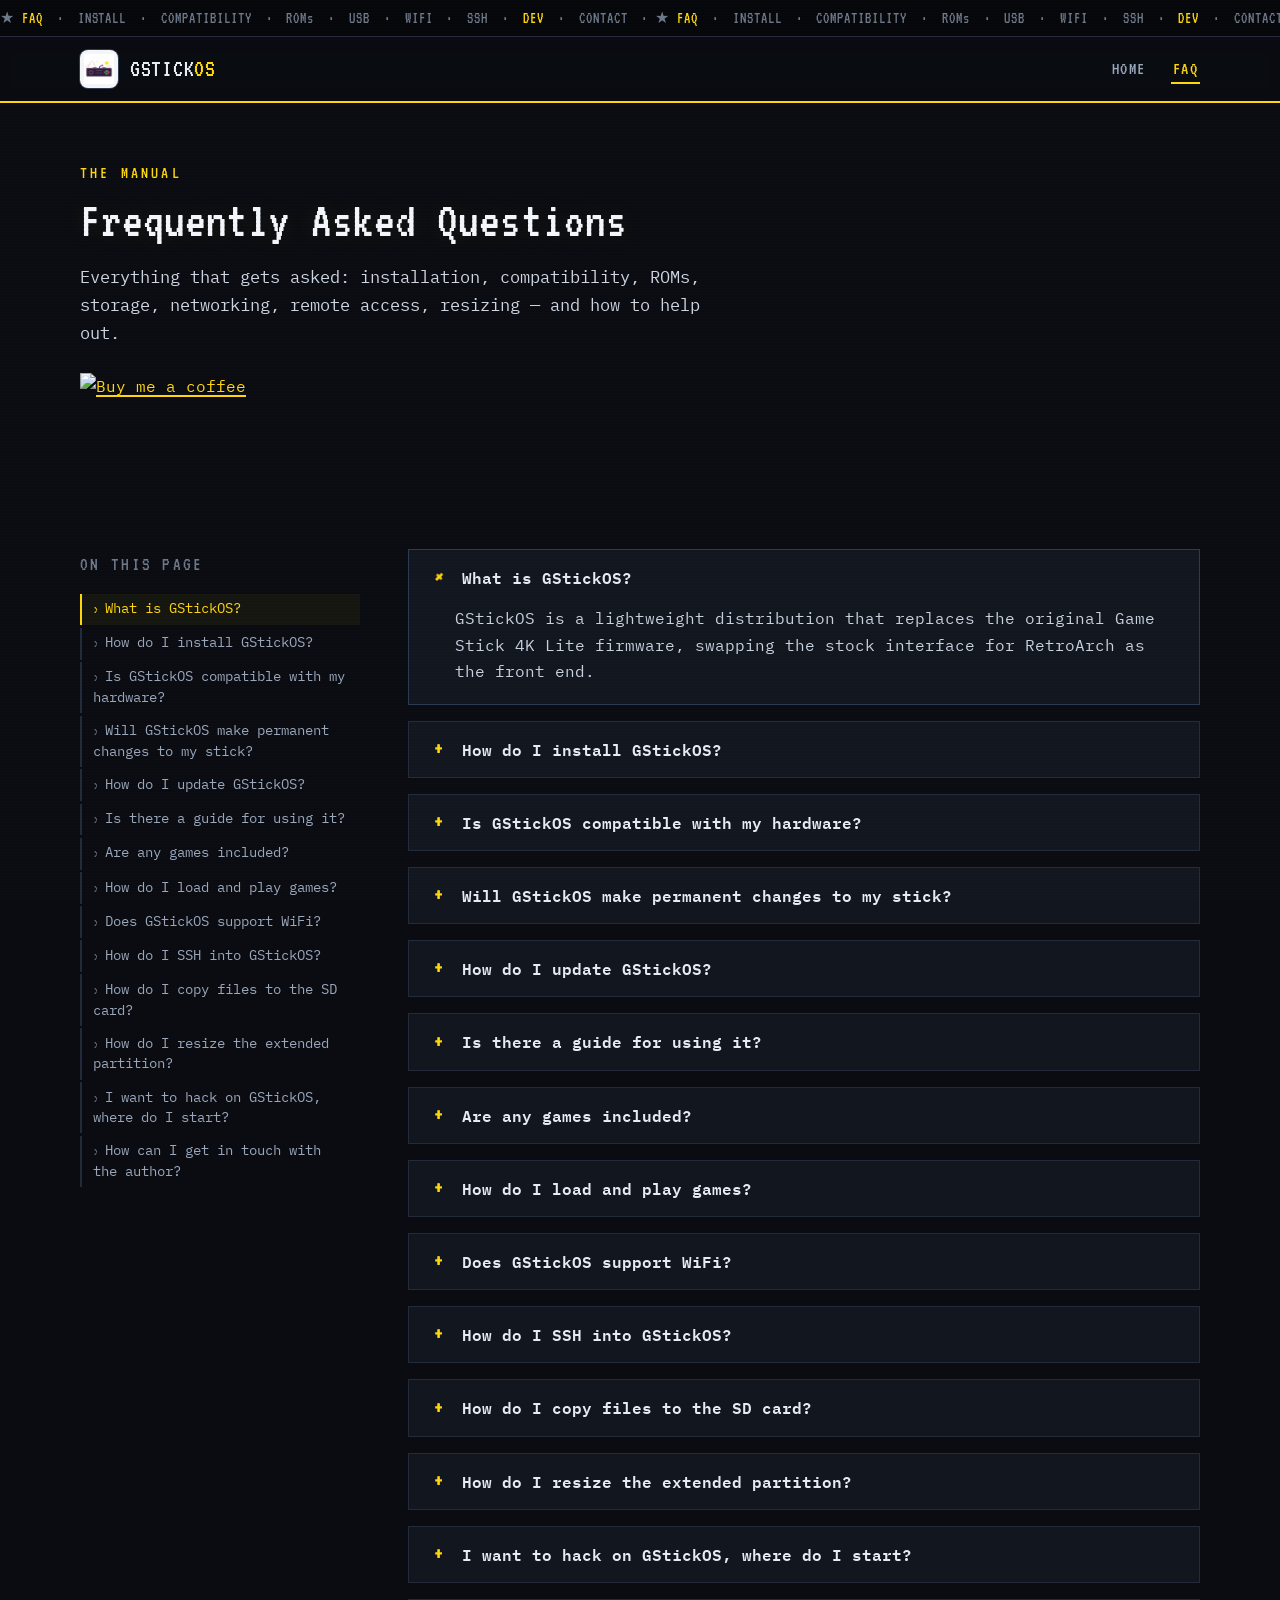
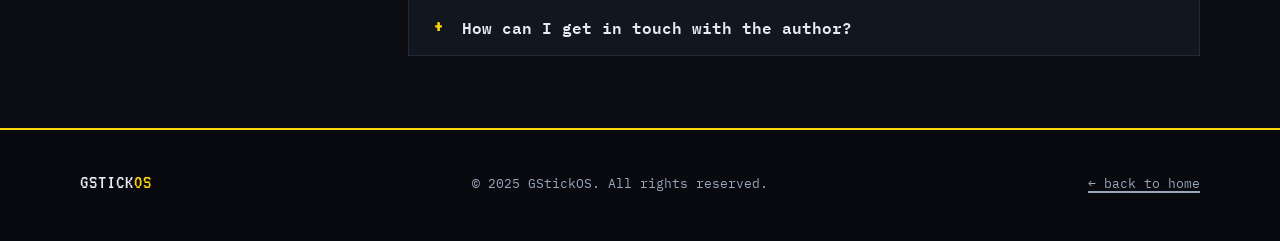
==== commit 426dd44a: "Rewrite all FAQ items with clearer, consistent phrasing (questions, answers, TOC, JSON-LD)" ====
--- a/faq.html
+++ b/faq.html
@@ -24,20 +24,20 @@
     "@context": "https://schema.org",
     "@type": "FAQPage",
     "mainEntity": [
-      { "@type": "Question", "name": "What is GStickOS?", "acceptedAnswer": { "@type": "Answer", "text": "GStickOS is a lightweight distribution aiming at replacing the original Game Stick 4K Lite firmware. It uses RetroArch as frontend instead of the original UI." } },
-      { "@type": "Question", "name": "How do I install GStickOS?", "acceptedAnswer": { "@type": "Answer", "text": "Download the latest image file from the website and flash it to an SD. To get started, try Win32DiskImager. Be sure to have an SD card that is 2GB or more, and remember that all the data on the SD will be wiped when you flash the image (there's no turning back!)." } },
-      { "@type": "Question", "name": "Is GStickOS compatible with my hardware?", "acceptedAnswer": { "@type": "Answer", "text": "It was created for the Game Stick 4K Lite with a Hi3798MV100 SoC and 256MB of RAM. If under System Information of the original firmware you have a version that says \"SEGAM-M8 2024-10-15\" or something similar, you have a compatible stick. Provided you have a backup of your original SD you can always try using the image: if it's compatible you'll see the RetroArch UI after you power it up." } },
-      { "@type": "Question", "name": "Will GStickOS make permanent changes to my stick?", "acceptedAnswer": { "@type": "Answer", "text": "No. You can always revert to the original stick by replacing the SD with the original one. Everything is saved on the SD card; the stick isn't touched in any way." } },
-      { "@type": "Question", "name": "How can I update GStickOS?", "acceptedAnswer": { "@type": "Answer", "text": "Updates for GStickOS can be installed via the built-in update system. Simply check for updates in the settings menu and follow the prompts to keep your system up to date." } },
-      { "@type": "Question", "name": "Is there a guide on how to use it?", "acceptedAnswer": { "@type": "Answer", "text": "No, not at the moment: you are on your own experimenting with it. There might be one in the future." } },
-      { "@type": "Question", "name": "What about games? Are there any included?", "acceptedAnswer": { "@type": "Answer", "text": "No, there are no ROMs included in the image: this would be a copyright violation of some sorts and you have to provide your own ROMs. There's a catch, however: if you have the original SD handy you can plug it in with a USB adapter and GStickOS will try loading it: you should then see it under /mnt/usb. Since there is only one USB port, having a USB hub is a strongly suggested option: you can connect a self-powered hub or even an unpowered one, given that you have a good power adapter, and the game stick will power all your peripherals without problems." } },
-      { "@type": "Question", "name": "How can I play games?", "acceptedAnswer": { "@type": "Answer", "text": "You need ROMs for that. To load ROMs, plug a USB stick and it will be automatically mounted by the system; you'll find it navigating with the RetroArch file browser under /mnt/sdXY. Simply plug a vFAT formatted USB key and you should see every file you have inside there. What to load on the USB key is outside the scope of this brief FAQ; you should look at the RetroArch documentation to know more about loading games, ROMs compatibility lists, etc." } },
-      { "@type": "Question", "name": "Is there WiFi connection?", "acceptedAnswer": { "@type": "Answer", "text": "Yes, sort of: if you plug a WiFi dongle there's a popular driver built and loaded for it (RTL8188EU); if the WiFi dongle has this chip you're good to go. To configure the SSID/password you have to put a wpa_supplicant.conf file in the root folder of a USB stick, plug it in, and then reboot after a few seconds. GStickOS looks for a wpa_supplicant.conf file in every USB device as soon as you plug it in; if it finds one it will replace the internal configuration with the one provided." } },
-      { "@type": "Question", "name": "I want to SSH into GStickOS", "acceptedAnswer": { "@type": "Answer", "text": "You're welcome to do so: you can log in as root and the password is gstickos, all lower case. Beware that with root access you can do anything, even remove files that are needed for the OS to run. Anyway, if you do something wrong you can flash the image again and you'll be fine." } },
-      { "@type": "Question", "name": "I want to copy some files to the SD", "acceptedAnswer": { "@type": "Answer", "text": "That's ok: grab a program that is able to copy files over SCP (e.g. WinSCP) and use the root password above to transfer the files. My suggestion is to copy all the files under /mnt/extended, which is the largest partition on the SD. You can later see the files from the RetroArch UI by navigating to /mnt/extended or wherever you put your files." } },
-      { "@type": "Question", "name": "The extended partition is not large enough!", "acceptedAnswer": { "@type": "Answer", "text": "The extended partition (mounted under /mnt/extended/) is as big as the image you downloaded. If you put it on a large SD (e.g. > 2GB) you can resize the partition to take the full available space. It involves entering some commands on the terminal; there's no easy way yet: SSH into the stick, note the two RetroArch PIDs, kill them, umount /mnt/extended, run resize2fs on /dev/mmcblk0p5, wait for 'The filesystem size is now...', then reboot." } },
-      { "@type": "Question", "name": "I want to hack GStickOS", "acceptedAnswer": { "@type": "Answer", "text": "Fair enough, as long as you share your improvements with us :) Use Linux (a VM is ok too; don't use Windows, you'll regret it). GStickOS is BusyBox based. The SD is not mounted without your intervention. The SD contains two partitions (root fs and an extended partition); mount them with offsets of 10MB and 138MB. Everything is built from scratch with a custom toolchain — there's a docker image of the toolchain on GitHub with which you should be able to recompile everything, kernel included. After loading the docker image, source the env.sh file. Most cores build without modification, though some require small to big changes. Reach the Discord channel if you want to ask questions." } },
-      { "@type": "Question", "name": "I have so many questions, how can I contact you?", "acceptedAnswer": { "@type": "Answer", "text": "Join the Discord server (widget embedded on the page) — reach the Discord channel if you want to ask questions; the author is not always there but can try to answer your questions." } }
+      { "@type": "Question", "name": "What is GStickOS?", "acceptedAnswer": { "@type": "Answer", "text": "GStickOS is a lightweight distribution that replaces the original Game Stick 4K Lite firmware, swapping the stock interface for RetroArch as the front end." } },
+      { "@type": "Question", "name": "How do I install GStickOS?", "acceptedAnswer": { "@type": "Answer", "text": "Download the latest image from the website and flash it to an SD card of at least 2GB. There are several ways to write an image depending on your operating system, but if you are not sure where to start, Win32DiskImager is a reliable choice. Flashing the image erases everything on the card, so back up anything you need first." } },
+      { "@type": "Question", "name": "Is GStickOS compatible with my hardware?", "acceptedAnswer": { "@type": "Answer", "text": "Compatibility depends on your hardware revision. GStickOS was built for a Game Stick 4K Lite with a Hi3798MV100 SoC and 256MB of RAM. Check System Information in the original firmware: a version string such as \"SEGAM-M8 2024-10-15\" means your stick is compatible. If you have a backup of the original SD card you can always try the image, which causes no permanent damage; a compatible stick boots into the RetroArch UI." } },
+      { "@type": "Question", "name": "Will GStickOS make permanent changes to my stick?", "acceptedAnswer": { "@type": "Answer", "text": "No. Everything runs from the SD card and the stick's own hardware is never modified. To revert, simply replace the card with the original one." } },
+      { "@type": "Question", "name": "How do I update GStickOS?", "acceptedAnswer": { "@type": "Answer", "text": "GStickOS has a built-in update system. Open the settings menu, check for updates, and follow the on-screen prompts to install the latest version." } },
+      { "@type": "Question", "name": "Is there a guide for using it?", "acceptedAnswer": { "@type": "Answer", "text": "Not yet. The RetroArch interface is simple to explore on your own, and a usage guide is planned for the future." } },
+      { "@type": "Question", "name": "Are any games included?", "acceptedAnswer": { "@type": "Answer", "text": "No ROMs are included in the image, as they are subject to copyright, so you need to provide your own. If you still have the original SD card, plug it in through a USB adapter and GStickOS will detect it, making its contents available under /mnt/usb. The stick has a single USB port, so a USB hub (self-powered, or unpowered with a good power adapter) is strongly recommended." } },
+      { "@type": "Question", "name": "How do I load and play games?", "acceptedAnswer": { "@type": "Answer", "text": "You will need your own ROMs. Plug in a USB drive, which the system mounts automatically, and open the RetroArch file browser to /mnt/sdXY to see its contents. Any vFAT-formatted USB key works. Which cores to use for a given game, and which ROMs are compatible, is covered in the RetroArch documentation." } },
+      { "@type": "Question", "name": "Does GStickOS support WiFi?", "acceptedAnswer": { "@type": "Answer", "text": "Yes, with a USB WiFi dongle based on the RTL8188EU chipset, for which a driver is built in. To connect, place a wpa_supplicant.conf file in the root folder of a USB stick, plug it in, wait a few seconds, then reboot. GStickOS scans every USB device on connection and, if it finds a wpa_supplicant.conf, it replaces the internal configuration with yours." } },
+      { "@type": "Question", "name": "How do I SSH into GStickOS?", "acceptedAnswer": { "@type": "Answer", "text": "SSH is open by default. Log in as root with the password gstickos (all lowercase). You have full root access and can change or delete anything, including files the system needs to run. If you break something, simply reflash the image to get back to a clean state." } },
+      { "@type": "Question", "name": "How do I copy files to the SD card?", "acceptedAnswer": { "@type": "Answer", "text": "Use any SCP/SFTP client (such as WinSCP) and the root credentials above to transfer files. Store them under /mnt/extended, the largest partition on the card, and browse them from the RetroArch UI." } },
+      { "@type": "Question", "name": "How do I resize the extended partition?", "acceptedAnswer": { "@type": "Answer", "text": "The extended partition (mounted at /mnt/extended) is only as large as the image you downloaded. If your SD card is bigger (for example, over 2GB), you can resize the partition to use the full space. There is no GUI for it yet, so run a few commands over SSH: SSH in, note the two RetroArch PIDs with ps | grep retroarch, kill them, umount /mnt/extended, run resize2fs /dev/mmcblk0p5, wait for the 'The filesystem size is now' message, then reboot." } },
+      { "@type": "Question", "name": "I want to hack on GStickOS, where do I start?", "acceptedAnswer": { "@type": "Answer", "text": "Go for it, as long as you share your improvements with the community. GStickOS is BusyBox-based, so be comfortable with the command line. The SD is not mounted automatically. The SD has two partitions (a root filesystem and an extended partition); mount them with offsets of 10MB and 138MB. Everything is built from scratch with a custom toolchain, and a docker image of it is on GitHub so you can recompile everything, kernel included. After loading the docker image, source the env.sh file. Most cores build without modification, though some need small to big changes. Reach the Discord channel if you have questions." } },
+      { "@type": "Question", "name": "How can I get in touch with the author?", "acceptedAnswer": { "@type": "Answer", "text": "The best way to reach out is the Discord server, which has a dedicated questions channel. The author is not always online but does their best to answer everything posted there." } }
     ]
   }
   </script>
@@ -98,16 +98,16 @@
               <li><a data-target="q2" href="#q2">How do I install GStickOS?</a></li>
               <li><a data-target="q3" href="#q3">Is GStickOS compatible with my hardware?</a></li>
               <li><a data-target="q4" href="#q4">Will GStickOS make permanent changes to my stick?</a></li>
-              <li><a data-target="q5" href="#q5">How can I update GStickOS?</a></li>
-              <li><a data-target="q6" href="#q6">Is there a guide on how to use it?</a></li>
-              <li><a data-target="q7" href="#q7">What about games? Are there any included?</a></li>
-              <li><a data-target="q8" href="#q8">How can I play games?</a></li>
-              <li><a data-target="q9" href="#q9">Is there WiFi connection?</a></li>
-              <li><a data-target="q11" href="#q11">I want to SSH into GStickOS</a></li>
-              <li><a data-target="q12" href="#q12">I want to copy some files to the SD</a></li>
-              <li><a data-target="q13" href="#q13">The extended partition is not large enough!</a></li>
-              <li><a data-target="q14" href="#q14">I want to hack GStickOS</a></li>
-              <li><a data-target="q15" href="#q15">I have so many questions, how can I contact you?</a></li>
+              <li><a data-target="q5" href="#q5">How do I update GStickOS?</a></li>
+              <li><a data-target="q6" href="#q6">Is there a guide for using it?</a></li>
+              <li><a data-target="q7" href="#q7">Are any games included?</a></li>
+              <li><a data-target="q8" href="#q8">How do I load and play games?</a></li>
+              <li><a data-target="q9" href="#q9">Does GStickOS support WiFi?</a></li>
+              <li><a data-target="q11" href="#q11">How do I SSH into GStickOS?</a></li>
+              <li><a data-target="q12" href="#q12">How do I copy files to the SD card?</a></li>
+              <li><a data-target="q13" href="#q13">How do I resize the extended partition?</a></li>
+              <li><a data-target="q14" href="#q14">I want to hack on GStickOS, where do I start?</a></li>
+              <li><a data-target="q15" href="#q15">How can I get in touch with the author?</a></li>
             </ol>
           </nav>
         </aside>
@@ -117,7 +117,7 @@
           <article class="faq-item" id="q1">
             <button class="faq-q" aria-expanded="false" aria-controls="a1"><span class="mark" aria-hidden="true">+</span>What is GStickOS?</button>
             <div class="faq-body" id="a1" role="region" aria-hidden="true"><div class="faq-inner"><div class="faq-inner-pad">
-              <p>GStickOS is a lightweight distribution aiming at replacing the original Game Stick 4K Lite firmware. It uses RetroArch as frontend instead of the original UI.</p>
+              <p>GStickOS is a lightweight distribution that replaces the original Game Stick 4K Lite firmware, swapping the stock interface for RetroArch as the front end.</p>
             </div></div></div>
           </article>
 
@@ -125,7 +125,8 @@
           <article class="faq-item" id="q2">
             <button class="faq-q" aria-expanded="false" aria-controls="a2"><span class="mark" aria-hidden="true">+</span>How do I install GStickOS?</button>
             <div class="faq-body" id="a2" role="region" aria-hidden="true"><div class="faq-inner"><div class="faq-inner-pad">
-              <p>To install GStickOS, download the latest image file from the website and flash it to an SD. Depending on your OS and your level of expertise there are different options to flash the image on an SD card — however, if you don't know how to start, try with <a href="https://win32diskimager.org/">Win32DiskImager</a>. Be sure to have an SD card that is <code>2GB</code> or more, and remember that all the data on the SD will be wiped when you flash the image (there's no turning back!)</p>
+              <p>Download the latest image from the website and flash it to an SD card of at least <code>2GB</code>. There are several ways to write an image depending on your operating system, but if you are not sure where to start, <a href="https://win32diskimager.org/">Win32DiskImager</a> is a reliable choice.</p>
+              <p>Flash it to the card and everything else follows from there. One important warning: writing the image erases whatever is on the card, so back up anything you need first — there is no going back once the flash starts.</p>
             </div></div></div>
           </article>
 
@@ -133,8 +134,9 @@
           <article class="faq-item" id="q3">
             <button class="faq-q" aria-expanded="false" aria-controls="a3"><span class="mark" aria-hidden="true">+</span>Is GStickOS compatible with my hardware?</button>
             <div class="faq-body" id="a3" role="region" aria-hidden="true"><div class="faq-inner"><div class="faq-inner-pad">
-              <p>Well, it depends. I created it for my own Game Stick 4K Lite which has a <code>Hi3798MV100</code> SoC with <code>256MB</code> of RAM. As far as I can tell there are several versions of the same game stick and they all look almost the same but have different hardware revisions. You can tell you have a compatible stick if, under <em>System Information</em> of the original firmware, you have a version that says <code>"SEGAM-M8 2024-10-15"</code> or something similar.</p>
-              <p>Provided you have a backup of your original SD you can always try using the image — it won't do any damage: if it's compatible you'll see the RetroArch UI after you power it up.</p>
+              <p>That depends on your hardware revision. GStickOS was built for a Game Stick 4K Lite with a <code>Hi3798MV100</code> SoC and <code>256MB</code> of RAM, and several revisions of this stick exist that look nearly identical on the outside but differ in hardware.</p>
+              <p>You can check yours under <em>System Information</em> in the original firmware: a version string such as <code>"SEGAM-M8 2024-10-15"</code> or something similar means you have a compatible stick.</p>
+              <p>If you have a backup of your original SD card, you can always try the image — it causes no permanent damage. A compatible stick will boot into the RetroArch UI.</p>
             </div></div></div>
           </article>
 
@@ -142,50 +144,51 @@
           <article class="faq-item" id="q4">
             <button class="faq-q" aria-expanded="false" aria-controls="a4"><span class="mark" aria-hidden="true">+</span>Will GStickOS make permanent changes to my stick?</button>
             <div class="faq-body" id="a4" role="region" aria-hidden="true"><div class="faq-inner"><div class="faq-inner-pad">
-              <p>No. You can always revert to the original stick by replacing the SD with the original one. Everything is saved on the SD card — the stick isn't touched in any way.</p>
+              <p>No. Everything runs from the SD card — the stick's own hardware is never modified in any way. To go back, simply put your original SD card in, and the stick is restored to its stock state.</p>
             </div></div></div>
           </article>
 
           <!-- Q5 -->
           <article class="faq-item" id="q5">
-            <button class="faq-q" aria-expanded="false" aria-controls="a5"><span class="mark" aria-hidden="true">+</span>How can I update GStickOS?</button>
+            <button class="faq-q" aria-expanded="false" aria-controls="a5"><span class="mark" aria-hidden="true">+</span>How do I update GStickOS?</button>
             <div class="faq-body" id="a5" role="region" aria-hidden="true"><div class="faq-inner"><div class="faq-inner-pad">
-              <p>Updates for GStickOS can be installed via the built-in update system. Simply check for updates in the settings menu and follow the prompts to keep your system up to date.</p>
+              <p>GStickOS has a built-in update system. Open the settings menu, check for updates, and follow the on-screen prompts to install the latest version.</p>
             </div></div></div>
           </article>
 
           <!-- Q6 -->
           <article class="faq-item" id="q6">
-            <button class="faq-q" aria-expanded="false" aria-controls="a6"><span class="mark" aria-hidden="true">+</span>Is there a guide on how to use it?</button>
+            <button class="faq-q" aria-expanded="false" aria-controls="a6"><span class="mark" aria-hidden="true">+</span>Is there a guide for using it?</button>
             <div class="faq-body" id="a6" role="region" aria-hidden="true"><div class="faq-inner"><div class="faq-inner-pad">
-              <p>No, not at the moment: you are on your own experimenting with it. There might be one in the future.</p>
+              <p>Not yet. The RetroArch interface is simple enough to explore on your own, and a usage guide is planned for the future.</p>
             </div></div></div>
           </article>
 
           <!-- Q7 -->
           <article class="faq-item" id="q7">
-            <button class="faq-q" aria-expanded="false" aria-controls="a7"><span class="mark" aria-hidden="true">+</span>What about games? Are there any included?</button>
+            <button class="faq-q" aria-expanded="false" aria-controls="a7"><span class="mark" aria-hidden="true">+</span>Are any games included?</button>
             <div class="faq-body" id="a7" role="region" aria-hidden="true"><div class="faq-inner"><div class="faq-inner-pad">
-              <p>No, there are no ROMs included in the image: this would be a copyright violation of some sorts and you have to provide your own ROMs.</p>
-              <p>There's a catch, however: if you have the original SD handy you can plug it in with a USB adapter and GStickOS will try loading it — you should then see it under <code>/mnt/usb</code>. Since there is only one USB port, having a USB hub is a <strong>strongly suggested</strong> option: you can connect a self-powered hub or even an unpowered one; given that you have a good power adapter, the game stick will power all your peripherals without problems.</p>
+              <p>No ROMs are included in the image — they are subject to copyright, so you need to provide your own.</p>
+              <p>One handy trick: if you still have the original SD card, plug it in through a USB adapter and GStickOS will detect it, making its contents available under <code>/mnt/usb</code>.</p>
+              <p>The stick has only one USB port, so a USB hub is <strong>strongly recommended</strong>. A self-powered hub works best, but an unpowered one is fine too if you have a good power adapter — the stick will power all your peripherals without issue.</p>
             </div></div></div>
           </article>
 
           <!-- Q8 -->
           <article class="faq-item" id="q8">
-            <button class="faq-q" aria-expanded="false" aria-controls="a8"><span class="mark" aria-hidden="true">+</span>How can I play games?</button>
+            <button class="faq-q" aria-expanded="false" aria-controls="a8"><span class="mark" aria-hidden="true">+</span>How do I load and play games?</button>
             <div class="faq-body" id="a8" role="region" aria-hidden="true"><div class="faq-inner"><div class="faq-inner-pad">
-              <p>You need ROMs for that. To load ROMs, plug a USB stick and it will be automatically mounted by the system — you'll find it navigating with the RetroArch file browser under <code>/mnt/sdXY</code>. You can simply plug a vFAT-formatted USB key and you should see every file you have inside there.</p>
-              <p>What to load on the USB key is outside the scope of this brief FAQ: you should look at the RetroArch documentation to know more about loading games, ROMs compatibility lists, etc.</p>
+              <p>You will need your own ROMs. Plug in a USB drive — the system mounts it automatically — and open the RetroArch file browser to <code>/mnt/sdXY</code> to see its contents. Any vFAT-formatted (FAT32/exFAT) USB key will work, and every file on it will show up.</p>
+              <p>Which cores to use for a given game, and which ROMs are compatible, is beyond the scope of this FAQ — the RetroArch documentation covers that in detail.</p>
             </div></div></div>
           </article>
 
           <!-- Q9 -->
           <article class="faq-item" id="q9">
-            <button class="faq-q" aria-expanded="false" aria-controls="a9"><span class="mark" aria-hidden="true">+</span>Is there WiFi connection?</button>
+            <button class="faq-q" aria-expanded="false" aria-controls="a9"><span class="mark" aria-hidden="true">+</span>Does GStickOS support WiFi?</button>
             <div class="faq-body" id="a9" role="region" aria-hidden="true"><div class="faq-inner"><div class="faq-inner-pad">
-              <p>Yes, sort of: if you plug a WiFi dongle, there's a popular driver built and loaded for it — <code>RTL8188EU</code>. If the WiFi dongle has this chip you're good to go.</p>
-              <p>To configure the SSID/password you have to put a <code>wpa_supplicant.conf</code> file in the root folder of a USB stick, plug it in, and then reboot after a few seconds. GStickOS looks for a <code>wpa_supplicant.conf</code> file in every USB device as soon as you plug it in; if it finds one, it will replace the internal configuration with the one provided. This is a sample <code>wpa_supplicant.conf</code> file — update as needed:</p>
+              <p>Yes — plug in a USB WiFi dongle. GStickOS ships with a driver for the <code>RTL8188EU</code> chipset, so a dongle built on that chip will work out of the box.</p>
+              <p>To connect, GStickOS reads a <code>wpa_supplicant.conf</code> file. Place one in the root folder of a USB stick, plug it in, wait a few seconds, then reboot: GStickOS scans every USB device on connection and, if it finds a <code>wpa_supplicant.conf</code>, it replaces the internal configuration with yours. Here is a sample configuration — edit it to match your network:</p>
 <pre class="code-block" data-label="wpa_supplicant.conf"><code>ctrl_interface=/var/run/wpa_supplicant
 update_config=1
 country=IT
@@ -203,62 +206,62 @@
 
           <!-- Q11 -->
           <article class="faq-item" id="q11">
-            <button class="faq-q" aria-expanded="false" aria-controls="a11"><span class="mark" aria-hidden="true">+</span>I want to SSH into GStickOS</button>
+            <button class="faq-q" aria-expanded="false" aria-controls="a11"><span class="mark" aria-hidden="true">+</span>How do I SSH into GStickOS?</button>
             <div class="faq-body" id="a11" role="region" aria-hidden="true"><div class="faq-inner"><div class="faq-inner-pad">
-              <p>You're welcome to do so: you can log in as <code>root</code> and the password is <code>gstickos</code>, all lower case.</p>
-              <p>Beware that with root access you can do anything, even remove files that are needed for the OS to run. Anyway, if you do something wrong you can flash the image again and you'll be fine.</p>
+              <p>SSH is open by default. Log in as <code>root</code> with the password <code>gstickos</code> (all lowercase).</p>
+              <p>You are logging in as root, so you can change or delete anything — including files the system needs to run. Don't worry: if you break something, simply reflash the image and you'll be back to a clean state.</p>
             </div></div></div>
           </article>
 
           <!-- Q12 -->
           <article class="faq-item" id="q12">
-            <button class="faq-q" aria-expanded="false" aria-controls="a12"><span class="mark" aria-hidden="true">+</span>I want to copy some files to the SD</button>
+            <button class="faq-q" aria-expanded="false" aria-controls="a12"><span class="mark" aria-hidden="true">+</span>How do I copy files to the SD card?</button>
             <div class="faq-body" id="a12" role="region" aria-hidden="true"><div class="faq-inner"><div class="faq-inner-pad">
-              <p>That's ok: grab yourself a program that is able to copy files over SCP (e.g. <strong>WinSCP</strong>) and use the root password above to transfer the files. My suggestion is to copy all the files under <code>/mnt/extended</code>, which is the largest partition on the SD. You can later see the files from the RetroArch UI by navigating again to <code>/mnt/extended</code> or wherever you put your files.</p>
+              <p>Certainly — use any SCP/SFTP client (such as <strong>WinSCP</strong>) and the root credentials from above to transfer files. I recommend storing them under <code>/mnt/extended</code>, the largest partition on the card. You can then browse them straight from the RetroArch UI by navigating to <code>/mnt/extended</code> (or wherever you put them).</p>
             </div></div></div>
           </article>
 
           <!-- Q13 -->
           <article class="faq-item" id="q13">
-            <button class="faq-q" aria-expanded="false" aria-controls="a13"><span class="mark" aria-hidden="true">+</span>The extended partition is not large enough!</button>
+            <button class="faq-q" aria-expanded="false" aria-controls="a13"><span class="mark" aria-hidden="true">+</span>How do I resize the extended partition?</button>
             <div class="faq-body" id="a13" role="region" aria-hidden="true"><div class="faq-inner"><div class="faq-inner-pad">
-              <p>The extended partition (mounted under <code>/mnt/extended/</code>) is as big as the image you downloaded. If you put it on a large SD (e.g. <code>&gt; 2GB</code>) you can resize the partition to take the full available space. It involves entering some commands on the terminal — there's no easy way yet:</p>
+              <p>The extended partition (mounted at <code>/mnt/extended</code>) is only as large as the image you downloaded. If your SD card is bigger (for example, <code>&gt; 2GB</code>), you can resize the partition to use the full available space. There's no GUI for it yet, so you'll run a few commands over SSH:</p>
               <ul>
-                <li>SSH into the stick from a terminal (yes, in this weird world even Windows PowerShell can do SSH): <code>ssh root@STICK_IP</code>, replacing <code>STICK_IP</code> with the IP of the stick on your network. The password is <code>gstickos</code>.</li>
-                <li>Enter the command <code>ps | grep retroarch</code> and note the first column of the first two rows (two numbers, usually something in the 1000 range). Let's say you got <code>1262</code> and <code>1272</code>.</li>
-                <li>Type <code>kill -9 1262 1272</code> with the numbers from the step above. This will kill RetroArch (it's ok).</li>
+                <li>SSH into the stick from a terminal: <code>ssh root@STICK_IP</code>, replacing <code>STICK_IP</code> with the IP of the stick on your network. The password is <code>gstickos</code>.</li>
+                <li>Run <code>ps | grep retroarch</code> and note the first column of the first two rows — two numbers, usually somewhere in the 1000s. Suppose you got <code>1262</code> and <code>1272</code>.</li>
+                <li>Type <code>kill -9 1262 1272</code> using the numbers from the previous step. This stops RetroArch (it's fine).</li>
                 <li>Type <code>umount /mnt/extended</code>.</li>
                 <li>Type <code>resize2fs /dev/mmcblk0p5</code>.</li>
-                <li>Wait — it might take long to finish. You can tell it did when a message starting with <em>"The filesystem size is now"</em> is shown.</li>
-                <li>Type <code>reboot</code>. The stick will reboot and you should have your whole SD available.</li>
+                <li>Wait — it can take a while. You'll know it's done when a message starting with <em>"The filesystem size is now"</em> appears.</li>
+                <li>Type <code>reboot</code>. The stick restarts and your whole SD card is available.</li>
               </ul>
             </div></div></div>
           </article>
 
           <!-- Q14 -->
           <article class="faq-item" id="q14">
-            <button class="faq-q" aria-expanded="false" aria-controls="a14"><span class="mark" aria-hidden="true">+</span>I want to hack GStickOS</button>
+            <button class="faq-q" aria-expanded="false" aria-controls="a14"><span class="mark" aria-hidden="true">+</span>I want to hack on GStickOS, where do I start?</button>
             <div class="faq-body" id="a14" role="region" aria-hidden="true"><div class="faq-inner"><div class="faq-inner-pad">
-              <p>Fair enough — as long as you share your improvements with us :) Here are a few hints to get started:</p>
+              <p>Go for it — just share your improvements with the community. A few things to know before you start:</p>
               <ul>
-                <li>Use Linux. A virtual machine with it is ok too. Don't use Windows — you'll regret it.</li>
-                <li>GStickOS is BusyBox based. This, among other things, means you have to be comfortable using the CLI.</li>
-                <li>The SD is not mounted without your intervention. Without being too technical, this is due to how they build the hardware of the stick and cannot be changed easily (you should flash a custom bootloader on an internal unlabelled chip — if you're into it, let me know).</li>
-                <li>The SD contains two partitions: a root fs and an extended partition. To mount them you have to specify an offset to the <code>mount</code> command; the offsets you need are <code>10MB</code> and <code>138MB</code>. Say you want to mount the extended partition — the command is:
+                <li>Use Linux (a virtual machine is fine). Avoid Windows — you'll regret it.</li>
+                <li>GStickOS is BusyBox-based, which among other things means you should be comfortable with the command line.</li>
+                <li>The SD is not mounted without your intervention. Without going too deep, that's a consequence of how the stick's hardware is built and isn't easily changed (it means flashing a custom bootloader onto an internal, unlabelled chip — if that's your thing, let me know).</li>
+                <li>The SD holds two partitions: a root filesystem and an extended partition. To mount them you have to pass an offset to the <code>mount</code> command; the offsets you need are <code>10MB</code> and <code>138MB</code>. To mount the extended partition, for example:
                   <pre class="code-block" data-label="mount extended"><code>sudo mount -o loop,offset=$((138 * 1024 * 1024)) /dev/sdX /media/sd</code></pre>
-                  Be sure to specify the correct path of the sd (i.e. replace <code>/dev/sdX</code>) and mount point (i.e. <code>/media/sd</code>).</li>
-                <li>Everything is built from scratch with a custom toolchain — from the base OS (BusyBox) to RetroArch and its cores. I made a docker image of the toolchain (<a href="https://github.com/lucamot/HiSTBLinuxV100R005C00SPC050" target="_blank" rel="noopener">here</a>) with which you should be able to recompile everything, kernel included. A word of warning: using toolchains is the first step down the rabbit hole. My only clue here is that, after you load the docker image, you should <code>source</code> the <code>env.sh</code> file.</li>
-                <li>Most cores build without modification: this means that if you have your docker container running (and <code>env.sh</code> sourced) you should be able to just <code>make</code> them all. Some of them require small to big changes though — from updating some configurations to recompiling libraries and frameworks.</li>
-                <li>It's easy to be stuck with the toolchain, especially because it's based on an older GCC (4.9.2) and the equivalent glibc. Reach the Discord channel if you want to ask questions — I'm not always there, but I can try to answer your questions.</li>
+                  Be sure to use the correct device path (replace <code>/dev/sdX</code>) and mount point (replace <code>/media/sd</code>).</li>
+                <li>Everything is built from scratch with a custom toolchain — from the BusyBox base through RetroArch and its cores. I published a docker image of the toolchain (<a href="https://github.com/lucamot/HiSTBLinuxV100R005C00SPC050" target="_blank" rel="noopener">here</a>) with which you should be able to recompile everything, kernel included. One warning: toolchains are the first step down a rabbit hole. My one tip is that, after loading the docker image, you should <code>source</code> the <code>env.sh</code> file.</li>
+                <li>Most cores build without modification — with your docker container running and <code>env.sh</code> sourced, you should be able to <code>make</code> them all. Some require small to big changes, from updating configuration to recompiling libraries and frameworks.</li>
+                <li>It's easy to get stuck with the toolchain, especially since it's based on an older GCC (4.9.2) and matching glibc. Reach the Discord channel if you have questions — I'm not always around, but I'll do my best to answer.</li>
               </ul>
             </div></div></div>
           </article>
 
           <!-- Q15 -->
           <article class="faq-item" id="q15">
-            <button class="faq-q" aria-expanded="false" aria-controls="a15"><span class="mark" aria-hidden="true">+</span>I have so many questions, how can I contact you?</button>
+            <button class="faq-q" aria-expanded="false" aria-controls="a15"><span class="mark" aria-hidden="true">+</span>How can I get in touch with the author?</button>
             <div class="faq-body" id="a15" role="region" aria-hidden="true"><div class="faq-inner"><div class="faq-inner-pad">
-              <p>Jump into the Discord — there's a channel for questions, and it's the best place to reach the author (who, as mentioned, is not always around but can try to answer your questions):</p>
+              <p>The best way to reach out is the Discord server — there's a dedicated questions channel. I'm not always online, but I do my best to answer everything posted there:</p>
               <div class="dcard" style="max-width:350px;">
                 <iframe src="https://discord.com/widget?id=1352581880762859631&theme=dark" width="350" height="500" allowtransparency="true" frameborder="0" sandbox="allow-popups allow-popups-to-escape-sandbox allow-same-origin allow-scripts" title="Discord server widget"></iframe>
               </div>
--- a/css/style.css
+++ b/css/style.css
@@ -383,6 +383,10 @@
 .support-card { background: var(--panel); border: 1px solid var(--line); box-shadow: 8px 8px 0 rgba(0,0,0,.35); padding: 1.6rem; }
 .support-card h3 { font-family: var(--font-display); font-weight: 400; font-size: 1.3rem; margin: 0 0 .6rem; color: #eef2f7; letter-spacing: .04em; }
 .support-card p { margin: 0 0 1rem; color: var(--ink-dim); }
+.support-card > p:last-child { margin-bottom: 0; }
+.support-link { font-size: .9375rem; }
+.support-link a { color: var(--acc); text-decoration: none; border-bottom: 1px solid transparent; }
+.support-link a:hover { border-bottom-color: var(--acc); }
 .bmaco-img { width: 100%; max-width: 420px; border: 0; }
 .dcard iframe { display: block; }
 
